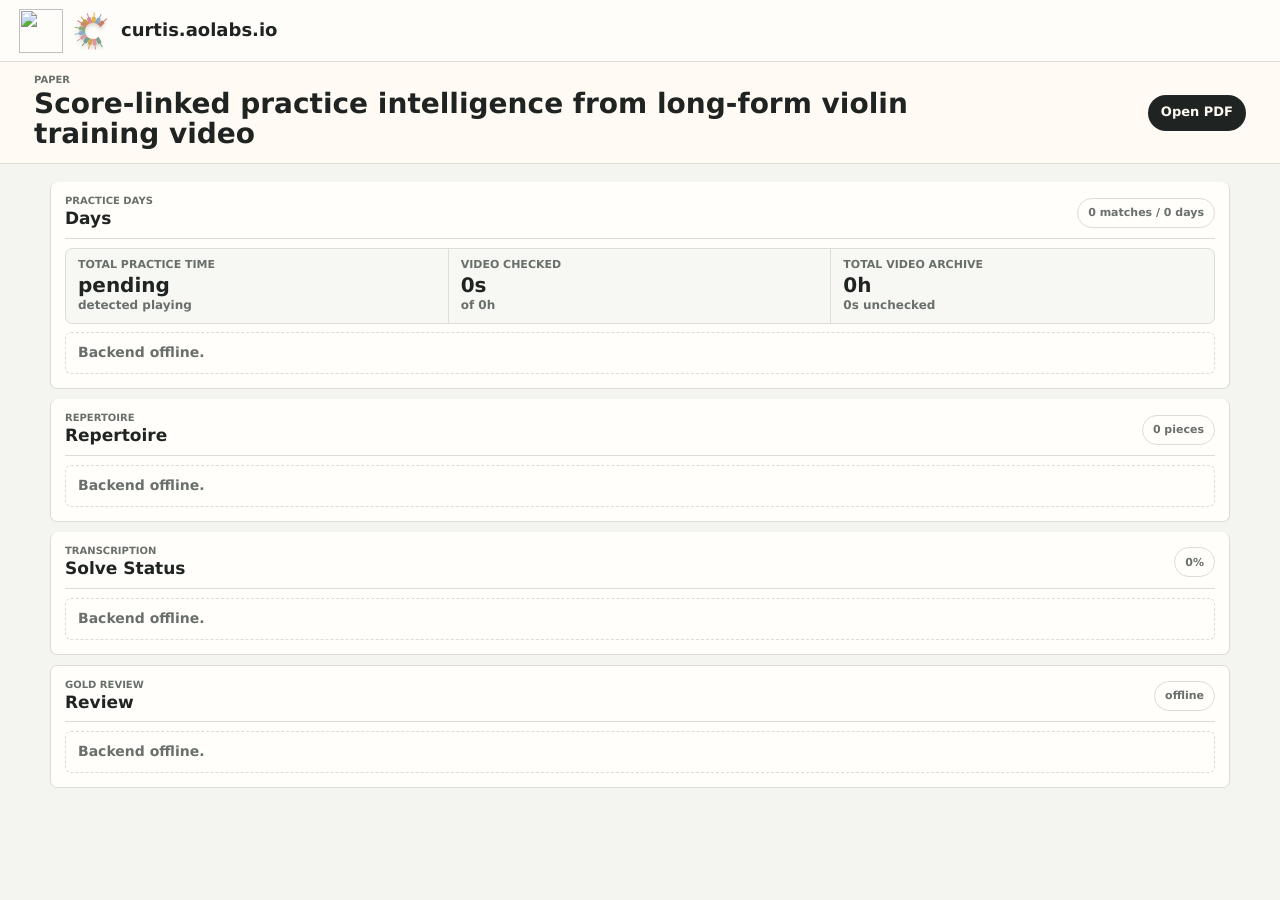
==== index.html @ deb22253 "Add Curtis active training loop" ====
<!doctype html>
<html lang="en">
<head>
  <meta charset="utf-8" />
  <meta name="viewport" content="width=device-width, initial-scale=1" />
  <title>curtis.aolabs.io</title>
  <meta name="description" content="Evidence-backed violin practice clips, practice-time tracking, and repertoire records for Alan Pham.">
  <link rel="canonical" href="https://curtis.aolabs.io/" />
  <meta property="og:type" content="website">
  <meta property="og:site_name" content="AO Labs">
  <meta property="og:title" content="curtis.aolabs.io">
  <meta property="og:description" content="Evidence-backed violin practice clips, practice-time tracking, and repertoire records.">
  <meta property="og:url" content="https://curtis.aolabs.io/">
  <meta name="twitter:card" content="summary">
  <meta name="twitter:title" content="curtis">
  <meta name="twitter:description" content="Evidence-backed violin practice clips, practice-time tracking, and repertoire records.">
  <link rel="icon" href="https://aolabs.io/favicon.svg?v=20260516-suite-bloom" type="image/svg+xml">
  <link rel="stylesheet" href="/styles.css?v=20260522-review-relief">
</head>
<body>
  <header class="suite-topbar" aria-label="curtis navigation">
    <div class="suite-brand-cluster">
      <a class="suite-ao-home" href="https://aolabs.io/" aria-label="aolabs.io">
        <img src="https://aolabs.io/marks/ao-ink.svg?v=20260516-suite-bloom" alt="">
      </a>
      <a class="suite-app-brand" href="/" aria-label="curtis home">
        <img class="suite-app-mark" src="/favicon.svg?v=20260508-icon-pass2" alt="">
        <span class="suite-app-name">curtis.aolabs.io</span>
      </a>
    </div>
  </header>

  <section class="paper-strip paper-card paper-global-strip" aria-label="Curtis paper">
    <div class="paper-copy">
      <span>Paper</span>
      <strong>Score-linked practice intelligence from long-form violin training video</strong>
    </div>
    <div class="paper-actions">
      <a class="paper-button" href="/paper.pdf" download>Open PDF</a>
    </div>
  </section>

  <main class="shell curtis-shell">
    <section id="study" class="panel study-panel" aria-label="Analyzed practice days">
      <div class="panel-head">
        <div>
          <p class="label">Practice Days</p>
          <h2>Days</h2>
        </div>
        <span class="count-pill" id="studyCount">0 matched / 0 days</span>
      </div>
      <div class="evidence-summary" aria-label="Practice evidence summary">
        <article>
          <span>Total practice time</span>
          <strong id="totalPracticeHours">pending</strong>
          <em id="practiceSince">detected playing</em>
        </article>
        <article>
          <span>Video checked</span>
          <strong id="uploadedVideoTime">0h</strong>
          <em id="uploadedVideoScope">practice-time scan</em>
        </article>
        <article>
          <span>Total video archive</span>
          <strong id="recordSummary">0 records</strong>
          <em id="currentState">indexed practice logs</em>
        </article>
      </div>
      <div id="studyList" class="study-list"></div>
    </section>

    <section id="repertoire" class="panel piece-panel" aria-label="Repertoire">
      <div class="panel-head">
        <div>
          <p class="label">Repertoire</p>
          <h2>Repertoire</h2>
        </div>
        <span class="count-pill" id="pieceCount">0 pieces</span>
      </div>
      <div id="pieceList" class="piece-list"></div>
    </section>

    <section id="transcription-roadmap" class="panel roadmap-panel" aria-label="Implementation status">
      <div class="panel-head">
        <div>
          <p class="label">Transcription</p>
          <h2>Solve Status</h2>
        </div>
        <span class="count-pill" id="transcriptionCompletionPill">0%</span>
      </div>
      <div id="transcriptionCompletion" class="transcription-completion"></div>
    </section>

    <section id="gold-review" class="panel gold-review-panel" aria-label="Gold review">
      <div class="panel-head">
        <div>
          <p class="label">Gold Review</p>
          <h2>Review</h2>
        </div>
        <span class="count-pill" id="goldReviewCount">0 accepted / 0 queued</span>
      </div>
      <div id="goldReviewPanel" class="gold-review"></div>
    </section>
  </main>

  <script src="/assets/vendor/abcjs-basic-min.js?v=6.6.3"></script>
  <script src="/app.js?v=20260522-active-training"></script>
</body>
</html>
---- styles.css ----
@font-face {
  font-family: "CurtisBravura";
  font-style: normal;
  font-display: swap;
  font-weight: 400;
  src:
    url("/assets/fonts/Bravura.woff2") format("woff2"),
    url("https://cdn.jsdelivr.net/fontsource/fonts/bravura@5.2.5/latin-400-normal.woff2") format("woff2"),
    url("https://cdn.jsdelivr.net/fontsource/fonts/bravura@5.2.5/latin-400-normal.woff") format("woff");
}

:root {
  color-scheme: light;
  --bg: #edf1ee;
  --surface: #fffdf8;
  --surface-soft: #f5f7f2;
  --ink: #1f2927;
  --muted: #63716e;
  --line: #d8ded8;
  --blue: #2f5268;
  --green: #5f7668;
  --gold: #a97943;
  --red: #8e4f48;
  --clay: #a66f56;
  --shadow: 0 18px 48px rgba(33, 43, 39, .075);
  --soft-shadow: 0 8px 24px rgba(33, 43, 39, .045);
}

* {
  box-sizing: border-box;
  min-width: 0;
}

[hidden] {
  display: none !important;
}

html {
  min-height: 100%;
  background: var(--bg);
  overflow-x: hidden;
}

body {
  min-height: 100vh;
  margin: 0;
  background: var(--bg);
  color: var(--ink);
  font-family: Inter, ui-sans-serif, system-ui, -apple-system, BlinkMacSystemFont, "Segoe UI", sans-serif;
  overflow-x: hidden;
  text-rendering: geometricPrecision;
}

a {
  color: inherit;
}

button,
input {
  font: inherit;
}

.topbar {
  position: relative;
  top: auto;
  z-index: 10;
  display: flex;
  align-items: center;
  justify-content: space-between;
  gap: 14px;
  min-height: 62px;
  padding: 0 18px;
  border-bottom: 1px solid rgba(31, 41, 39, .1);
  background: rgba(255, 253, 248, .88);
  backdrop-filter: blur(18px);
  max-width: 100vw;
  overflow: hidden;
}

.suite-topbar {
  position: relative;
  top: auto;
  z-index: 10;
  display: flex;
  align-items: center;
  justify-content: space-between;
  gap: 14px;
  min-height: 62px;
  padding: 0 18px;
  border-bottom: 1px solid var(--line);
  background: rgba(255, 254, 250, .94);
  max-width: 100vw;
  overflow: visible;
}

.brand-cluster,
.brand,
.suite-brand-cluster,
.suite-app-brand,
.topbar nav,
.topbar nav a,
button {
  display: inline-flex;
  align-items: center;
}

.brand-cluster,
.suite-brand-cluster {
  gap: 10px;
}

.brand,
.suite-app-brand {
  gap: 9px;
  color: var(--ink);
  font-size: 18px;
  font-weight: 760;
  line-height: 1.18;
  text-decoration: none;
}

.brand-mark,
.suite-app-mark {
  width: 38px;
  height: 38px;
  flex: 0 0 31px;
  overflow: visible;
  filter: drop-shadow(0 6px 10px rgba(31, 41, 39, .11));
}

.topbar nav {
  gap: 8px;
  overflow-x: auto;
}

.topbar nav a,
button {
  justify-content: center;
  min-height: 36px;
  padding: 8px 13px;
  border: 1px solid rgba(31, 41, 39, .14);
  border-radius: 8px;
  background: rgba(255, 253, 248, .82);
  color: var(--ink);
  font-size: 13px;
  font-weight: 720;
  line-height: 1;
  white-space: nowrap;
  text-decoration: none;
  cursor: pointer;
}

.ao-home,
.suite-ao-home {
  display: inline-grid;
  place-items: center;
  width: 42px;
  height: 42px;
  flex: 0 0 42px;
  text-decoration: none;
}

.suite-ao-home img {
  width: 31px;
  height: 31px;
  display: block;
}

.topbar nav a.ao-home {
  width: 42px;
  padding: 0;
  border-color: transparent;
  background: transparent;
  box-shadow: none;
}

.ao-home img {
  width: 38px;
  height: 38px;
  display: block;
}

button:hover,
.topbar nav a:hover {
  border-color: rgba(47, 82, 104, .42);
  background: #fff;
}

.paper-strip {
  display: grid;
  grid-template-columns: minmax(0, 1fr) auto;
  gap: 18px;
  align-items: center;
  margin-bottom: 16px;
  border: 1px solid var(--line);
  border-radius: 10px;
  background: rgba(255, 253, 248, .92);
  padding: 18px 20px;
  box-shadow: var(--soft-shadow);
}

.paper-card {
  border-color: rgba(31, 41, 39, .16);
  background: rgba(255, 253, 248, .96);
}

.paper-copy {
  min-width: 0;
}

.paper-copy span {
  display: block;
  margin-bottom: 5px;
  color: var(--muted);
  font-size: 11px;
  font-weight: 820;
  line-height: 1;
  text-transform: uppercase;
}

.paper-copy strong {
  display: block;
  max-width: 900px;
  font-size: 28px;
  font-weight: 760;
  line-height: 1.06;
  overflow-wrap: anywhere;
}

.paper-copy p {
  margin: 8px 0 0;
  color: var(--muted);
  font-size: 14px;
  font-weight: 620;
  line-height: 1.35;
}

.paper-button {
  display: inline-flex;
  min-height: 40px;
  align-items: center;
  justify-content: center;
  padding: 10px 15px;
  border: 1px solid rgba(31, 41, 39, .88);
  border-radius: 999px;
  background: var(--ink);
  color: #fffdf8;
  font-size: 13px;
  font-weight: 780;
  line-height: 1;
  text-decoration: none;
  white-space: nowrap;
}

.paper-button:hover {
  background: #111715;
}

.practice-total {
  display: grid;
  min-width: 138px;
  gap: 3px;
  justify-items: end;
  padding-left: 18px;
  border-left: 1px solid rgba(31, 41, 39, .1);
}

.practice-total span {
  color: var(--muted);
  font-size: 11px;
  font-weight: 820;
  line-height: 1;
  text-transform: uppercase;
}

.practice-total strong {
  color: var(--green);
  font-size: 32px;
  font-weight: 780;
  line-height: .98;
  white-space: nowrap;
}

.practice-total em {
  max-width: 190px;
  color: var(--muted);
  font-size: 12px;
  font-style: normal;
  font-weight: 650;
  line-height: 1.25;
  text-align: right;
}

.status-strip em {
  display: block;
  margin-top: 4px;
  color: var(--muted);
  font-size: 12px;
  font-style: normal;
  font-weight: 650;
  line-height: 1.25;
}

.paper-shell {
  max-width: 1120px;
}

.paper-hero,
.paper-status article,
.paper-viewer {
  border: 1px solid var(--line);
  border-radius: 8px;
  background: rgba(255, 253, 248, .92);
  box-shadow: var(--soft-shadow);
}

.paper-hero {
  display: grid;
  grid-template-columns: minmax(0, 1fr) auto;
  gap: 18px;
  align-items: end;
  margin-bottom: 14px;
  padding: 24px;
  border-top: 4px solid var(--clay);
}

.paper-hero > div {
  min-width: 0;
}

.paper-hero h1 {
  max-width: min(780px, calc(100vw - 72px));
  margin-bottom: 10px;
  font-size: 42px;
  font-weight: 760;
  line-height: 1.02;
  overflow-wrap: anywhere;
}

.paper-actions {
  display: flex;
  flex-wrap: wrap;
  justify-content: flex-end;
  gap: 8px;
}

.paper-actions a {
  display: inline-flex;
  min-height: 36px;
  align-items: center;
  justify-content: center;
  padding: 8px 12px;
  border: 1px solid rgba(31, 41, 39, .14);
  border-radius: 8px;
  background: rgba(255, 253, 248, .86);
  color: var(--ink);
  font-size: 13px;
  font-weight: 720;
  line-height: 1;
  white-space: nowrap;
  text-decoration: none;
}

.paper-actions .paper-button,
.paper-actions a.primary,
.paper-button.primary {
  border-color: var(--ink);
  border-radius: 999px;
  background: var(--ink);
  color: #fffdf8;
}

.paper-actions .paper-button:hover {
  border-color: #111715;
  background: #111715;
  color: #fffdf8;
}

.paper-actions a:not(.paper-button):hover {
  border-color: rgba(47, 82, 104, .42);
  background: #fff;
}

.paper-status {
  display: grid;
  grid-template-columns: repeat(4, minmax(0, 1fr));
  gap: 10px;
  margin-bottom: 14px;
}

.paper-status article {
  min-height: 136px;
  padding: 14px;
}

.paper-status span {
  display: block;
  margin-bottom: 8px;
  color: var(--muted);
  font-size: 11px;
  font-weight: 760;
  line-height: 1.1;
  text-transform: uppercase;
}

.paper-status strong {
  display: block;
  margin-bottom: 8px;
  font-size: 17px;
  font-weight: 720;
  line-height: 1.18;
}

.paper-status p {
  margin: 0;
  color: var(--muted);
  font-size: 13px;
  font-weight: 560;
  line-height: 1.34;
}

.paper-viewer {
  overflow: hidden;
  min-height: 780px;
  box-shadow: var(--shadow);
}

.paper-viewer iframe {
  display: block;
  width: 100%;
  height: 780px;
  border: 0;
  background: #fff;
}

button:disabled {
  color: var(--muted);
  cursor: not-allowed;
  opacity: .68;
}

.shell {
  width: calc(100% - 36px);
  max-width: 1120px;
  margin: 0 auto;
  padding: 28px 0 46px;
}

.today-layout {
  display: grid;
  grid-template-columns: minmax(0, 1.12fr) minmax(330px, .88fr);
  gap: 14px;
  align-items: start;
  margin-bottom: 12px;
}

.today-panel,
.highlight-panel,
.study-panel,
.piece-panel,
.day-panel {
  border-top: 4px solid var(--green);
  box-shadow: var(--shadow);
}

.today-panel h1 {
  margin-bottom: 0;
  font-size: 42px;
  line-height: .96;
}

.today-grid {
  display: grid;
  grid-template-columns: repeat(2, minmax(0, 1fr));
  gap: 10px;
}

.today-grid article,
.status-strip article {
  min-width: 0;
  padding: 14px;
  border: 1px solid rgba(31, 41, 39, .11);
  border-radius: 8px;
  background: rgba(255, 253, 248, .76);
}

.today-grid .detected-card {
  grid-column: 1 / -1;
  background: rgba(95, 118, 104, .09);
}

.today-grid article:nth-child(4) {
  grid-column: 1 / -1;
}

.today-grid span,
.status-strip span,
.study-card span,
.day-row span,
.highlight-meta span,
.mini-days span,
.day-row small,
.mini-days small {
  display: block;
  color: var(--muted);
  font-size: 11px;
  font-weight: 760;
  line-height: 1.1;
  text-transform: uppercase;
}

.today-grid strong {
  display: block;
  color: var(--ink);
  font-size: 17px;
  font-weight: 720;
  line-height: 1.22;
  overflow-wrap: anywhere;
  word-break: break-word;
}

.today-grid article:nth-child(2) strong {
  color: var(--green);
  font-size: 24px;
  line-height: 1.06;
}

.highlight-panel {
  display: grid;
  grid-template-rows: auto 1fr auto;
}

.clip-actions {
  display: inline-flex;
  flex-wrap: wrap;
  justify-content: flex-end;
  gap: 6px;
}

.clip-link {
  display: inline-flex;
  min-height: 30px;
  align-items: center;
  justify-content: center;
  padding: 7px 10px;
  border: 1px solid rgba(95, 118, 104, .24);
  border-radius: 999px;
  background: rgba(95, 118, 104, .09);
  color: var(--green);
  font-size: 12px;
  font-weight: 760;
  text-decoration: none;
  white-space: nowrap;
}

.clip-button {
  border-color: rgba(142, 79, 72, .26);
  background: rgba(142, 79, 72, .08);
  color: var(--red);
}

.highlight-frame {
  overflow: hidden;
  width: 100%;
  aspect-ratio: 16 / 9;
  border: 1px solid rgba(31, 41, 39, .11);
  border-radius: 8px;
  background: rgba(47, 82, 104, .08);
}

.highlight-frame iframe {
  display: block;
  width: 100%;
  height: 100%;
  border: 0;
}

.highlight-meta {
  display: grid;
  gap: 5px;
  margin-top: 10px;
  padding: 11px 12px;
  border: 1px solid rgba(31, 41, 39, .11);
  border-radius: 8px;
  background: rgba(245, 247, 242, .82);
}

.highlight-meta strong {
  display: block;
  font-size: 15px;
  font-weight: 710;
  line-height: 1.22;
  overflow-wrap: anywhere;
}

.status-strip {
  display: grid;
  grid-template-columns: repeat(auto-fit, minmax(145px, 1fr));
  gap: 10px;
  margin-bottom: 12px;
}

.status-strip article {
  min-height: 70px;
  background: rgba(255, 253, 248, .65);
}

.status-strip strong {
  display: block;
  font-size: 15px;
  font-weight: 710;
  line-height: 1.2;
  overflow-wrap: anywhere;
}

.piece-panel,
.study-panel,
.day-panel {
  margin-bottom: 12px;
}

.current-band {
  display: grid;
  grid-template-columns: minmax(250px, .62fr) minmax(0, 1.38fr);
  gap: 14px;
  margin-bottom: 14px;
}

.identity,
.panel,
.system-band {
  border: 1px solid var(--line);
  border-radius: 8px;
  background: rgba(255, 253, 248, .92);
  box-shadow: var(--soft-shadow);
}

.identity {
  min-height: 176px;
  padding: 24px;
  border-top: 4px solid var(--clay);
}

.label,
.status-grid span,
.system-grid span,
.video-row span,
.skill-row span {
  display: block;
  margin: 0 0 8px;
  color: var(--muted);
  font-size: 11px;
  font-weight: 760;
  line-height: 1.1;
  text-transform: uppercase;
}

h1,
h2,
p {
  margin-top: 0;
}

h1 {
  margin-bottom: 8px;
  font-size: 76px;
  font-weight: 760;
  letter-spacing: 0;
  line-height: .9;
}

h2 {
  margin: 0;
  font-size: 22px;
  font-weight: 740;
  letter-spacing: 0;
  line-height: 1.08;
}

.subtitle {
  margin: 0;
  color: var(--muted);
  font-size: 17px;
  font-weight: 620;
  line-height: 1.25;
}

.status-grid,
.system-grid {
  display: grid;
  grid-template-columns: repeat(2, minmax(0, 1fr));
  gap: 10px;
}

.status-grid article,
.system-grid article,
.focus-grid article {
  min-height: 82px;
  padding: 15px;
  border: 1px solid rgba(31, 41, 39, .11);
  border-radius: 8px;
  background: rgba(255, 253, 248, .72);
}

.status-grid article {
  box-shadow: inset 0 1px 0 rgba(255, 255, 255, .66);
}

.status-grid strong,
.system-grid strong,
.focus-grid strong {
  display: block;
  color: var(--ink);
  font-size: 17px;
  font-weight: 710;
  line-height: 1.24;
  overflow-wrap: anywhere;
}

.panel {
  min-width: 0;
  padding: 16px;
}

.source-panel,
.focus-panel,
.evidence-details {
  margin-bottom: 14px;
}

.focus-panel {
  border-top: 4px solid var(--green);
  box-shadow: var(--shadow);
}

.focus-grid {
  display: grid;
  grid-template-columns: repeat(2, minmax(0, 1fr));
  gap: 10px;
}

.focus-grid span {
  display: block;
  margin: 0 0 8px;
  color: var(--muted);
  font-size: 11px;
  font-weight: 760;
  line-height: 1.1;
  text-transform: uppercase;
}

.session-strip {
  margin-top: 10px;
  padding: 12px;
  border: 1px solid rgba(47, 82, 104, .16);
  border-radius: 8px;
  background: rgba(47, 82, 104, .045);
}

.session-strip span,
.piece-strip span,
.piece-row span {
  display: block;
  margin-bottom: 8px;
  color: var(--muted);
  font-size: 11px;
  font-weight: 760;
  text-transform: uppercase;
}

.session-strip ol {
  display: grid;
  grid-template-columns: repeat(3, minmax(0, 1fr));
  gap: 8px;
  margin: 0;
  padding: 0;
  list-style: none;
}

.session-strip li {
  min-height: 44px;
  padding: 10px 11px;
  border: 1px solid rgba(31, 41, 39, .1);
  border-radius: 8px;
  background: rgba(255, 253, 248, .72);
  font-size: 14px;
  font-weight: 650;
  line-height: 1.25;
}

.piece-strip {
  display: grid;
  grid-template-columns: minmax(0, 1fr) 128px minmax(0, 1.06fr);
  gap: 10px;
  margin-top: 10px;
}

.piece-strip article,
.piece-row {
  padding: 13px;
  border: 1px solid rgba(31, 41, 39, .11);
  border-radius: 8px;
  background: rgba(255, 253, 248, .76);
}

.piece-strip article:first-child {
  background: rgba(95, 118, 104, .08);
}

.piece-strip strong {
  display: block;
  font-size: 17px;
  font-weight: 720;
  line-height: 1.25;
  overflow-wrap: anywhere;
}

.piece-strip article:nth-child(2) strong {
  color: var(--green);
  font-size: 24px;
  line-height: 1;
}

.piece-strip article:nth-child(3) strong {
  color: #273432;
  font-size: 16px;
  font-weight: 650;
}

.panel-head {
  display: flex;
  justify-content: space-between;
  align-items: start;
  gap: 12px;
  margin-bottom: 14px;
}

.action-row {
  display: flex;
  flex-wrap: wrap;
  justify-content: flex-end;
  gap: 8px;
}

.source-line,
.current-state {
  margin-top: 12px;
  padding: 12px 13px;
  border: 1px solid rgba(47, 82, 104, .18);
  border-radius: 8px;
  background: rgba(47, 82, 104, .055);
}

.source-line {
  display: flex;
  align-items: center;
  justify-content: space-between;
  gap: 12px;
  margin-top: 0;
}

.source-line a {
  color: var(--blue);
  font-size: 15px;
  font-weight: 720;
  overflow-wrap: anywhere;
  text-align: right;
  text-decoration: none;
}

.source-line a:hover {
  text-decoration: underline;
}

.source-line span,
.current-state span {
  display: block;
  color: var(--muted);
  font-size: 11px;
  font-weight: 760;
  text-transform: uppercase;
}

.current-state span {
  margin-bottom: 6px;
}

.current-state strong {
  display: block;
  font-size: 16px;
  font-weight: 690;
  line-height: 1.28;
}

.work-grid {
  display: grid;
  grid-template-columns: minmax(0, 1fr) minmax(0, 1fr);
  gap: 12px;
  align-items: start;
  margin: 12px 0;
}

.piece-panel {
  grid-column: 1 / -1;
}

.piece-list {
  display: grid;
  gap: 8px;
}

.study-list {
  display: grid;
  gap: 10px;
}

.study-card {
  display: grid;
  grid-template-columns: minmax(0, 1fr) minmax(260px, .68fr);
  gap: 12px;
  align-items: stretch;
  padding: 12px;
  border: 1px solid rgba(31, 41, 39, .11);
  border-radius: 8px;
  background: rgba(245, 247, 242, .82);
}

.study-copy {
  min-width: 0;
}

.study-card strong {
  display: block;
  margin-bottom: 5px;
  font-size: 17px;
  font-weight: 730;
  line-height: 1.18;
  overflow-wrap: anywhere;
}

.study-card p {
  margin: 0 0 8px;
  color: var(--ink);
  font-size: 14px;
  font-weight: 640;
  line-height: 1.3;
}

.study-card code {
  display: block;
  max-width: 100%;
  padding: 8px 9px;
  border: 1px solid rgba(47, 82, 104, .12);
  border-radius: 7px;
  background: rgba(255, 253, 248, .78);
  color: #273432;
  font-family: "SFMono-Regular", Consolas, "Liberation Mono", monospace;
  font-size: 12px;
  line-height: 1.35;
  overflow-wrap: anywhere;
  white-space: normal;
}

.transcription-staff {
  position: relative;
  height: 70px;
  margin: 8px 0;
  overflow: hidden;
  border: 1px solid rgba(47, 82, 104, .12);
  border-radius: 7px;
  background: rgba(255, 253, 248, .78);
}

.transcription-staff span {
  position: absolute;
  left: 8px;
  right: 8px;
  height: 1px;
  margin: 0;
  background: rgba(31, 41, 39, .38);
}

.transcription-staff span:nth-child(1) { top: 18px; }
.transcription-staff span:nth-child(2) { top: 27px; }
.transcription-staff span:nth-child(3) { top: 36px; }
.transcription-staff span:nth-child(4) { top: 45px; }
.transcription-staff span:nth-child(5) { top: 54px; }

.transcription-staff i {
  position: absolute;
  width: 9px;
  height: 7px;
  transform: translate(-50%, -50%) rotate(-14deg);
  border-radius: 50%;
  background: #273432;
}

.transcription-staff i::after {
  position: absolute;
  bottom: 3px;
  left: 7px;
  width: 1px;
  height: 23px;
  background: #273432;
  content: "";
}

.study-card small,
.study-line {
  display: block;
  color: var(--muted);
  font-size: 12px;
  font-weight: 630;
  line-height: 1.25;
  text-transform: none;
}

.study-meta {
  display: flex;
  flex-wrap: wrap;
  gap: 6px;
  margin-bottom: 8px;
}

.study-meta a,
.study-meta em {
  display: inline-flex;
  min-height: 28px;
  align-items: center;
  justify-content: center;
  padding: 6px 9px;
  border: 1px solid rgba(31, 41, 39, .11);
  border-radius: 999px;
  background: #fff;
  color: var(--blue);
  font-size: 12px;
  font-style: normal;
  font-weight: 760;
  line-height: 1;
  text-decoration: none;
}

.study-meta em {
  max-width: 100%;
  color: var(--green);
  white-space: normal;
}

.score-image {
  position: relative;
  min-height: 220px;
  overflow: hidden;
  border: 1px solid rgba(31, 41, 39, .12);
  border-radius: 7px;
  background: #fff;
}

.score-image img {
  display: block;
  width: 100%;
  height: 100%;
  max-height: 300px;
  object-fit: contain;
}

.score-box {
  position: absolute;
  display: block;
  border: 2px solid rgba(142, 79, 72, .88);
  border-radius: 3px;
  background: rgba(196, 143, 104, .13);
  box-shadow: 0 0 0 999px rgba(255, 253, 248, .08);
}

.score-box b {
  position: absolute;
  top: -24px;
  left: 0;
  display: inline-flex;
  min-height: 20px;
  align-items: center;
  padding: 3px 6px;
  border-radius: 5px;
  background: rgba(142, 79, 72, .96);
  color: #fff;
  font-size: 10px;
  font-weight: 760;
  line-height: 1;
  white-space: nowrap;
}

.score-image-compact {
  min-height: 150px;
}

.score-image-compact img {
  max-height: 190px;
}

.score-image-crop {
  min-height: 128px;
  aspect-ratio: 2.4 / 1;
  background: #fffdf8;
  contain: paint;
}

.score-image-crop::after {
  content: "";
  position: absolute;
  inset: 8px;
  border: 2px solid rgba(142, 79, 72, .82);
  border-radius: 5px;
  pointer-events: none;
}

.score-image-crop img {
  position: absolute;
  top: 0;
  left: 0;
  width: auto;
  height: auto;
  max-width: none;
  max-height: none;
  object-fit: initial;
  transform-origin: top left;
}

.score-image-compact .score-box b {
  top: -21px;
  font-size: 9px;
}

.score-placeholder {
  display: grid;
  min-height: 180px;
  place-items: center;
  border: 1px dashed rgba(31, 41, 39, .18);
  border-radius: 7px;
  color: var(--muted);
  font-size: 13px;
  font-weight: 650;
}

.day-list {
  display: grid;
  gap: 8px;
}

.piece-row {
  display: grid;
  grid-template-columns: minmax(0, 1fr) auto;
  align-items: center;
  gap: 12px;
  background: rgba(245, 247, 242, .82);
}

.piece-row > div,
.day-row > div {
  min-width: 0;
}

.piece-row strong {
  display: block;
  margin-bottom: 4px;
  font-size: 16px;
  font-weight: 710;
  line-height: 1.18;
  overflow-wrap: anywhere;
  word-break: break-word;
}

.piece-row p {
  margin: 0;
  color: var(--muted);
  font-size: 13px;
  font-weight: 560;
  line-height: 1.32;
  display: -webkit-box;
  -webkit-line-clamp: 2;
  -webkit-box-orient: vertical;
  overflow: hidden;
  overflow-wrap: anywhere;
  word-break: break-word;
}

.piece-row > em,
.piece-summary em {
  display: inline-flex;
  min-width: 52px;
  min-height: 34px;
  align-items: center;
  justify-content: center;
  padding: 0 10px;
  border: 1px solid rgba(31, 41, 39, .11);
  border-radius: 999px;
  background: #fff;
  color: var(--green);
  font-size: 12px;
  font-style: normal;
  font-weight: 740;
  white-space: nowrap;
}

.mini-days {
  display: grid;
  gap: 6px;
  margin: 9px 0 0;
  padding: 0;
  list-style: none;
}

.mini-days li {
  display: grid;
  grid-template-columns: 92px 44px minmax(0, 1fr);
  gap: 8px;
  align-items: center;
  padding: 7px 8px;
  border: 1px solid rgba(31, 41, 39, .08);
  border-radius: 7px;
  background: rgba(255, 253, 248, .66);
}

.mini-days b {
  color: var(--green);
  font-size: 12px;
  font-weight: 780;
}

.mini-days small,
.day-row small {
  overflow-wrap: anywhere;
  text-transform: none;
}

.day-row {
  display: grid;
  grid-template-columns: minmax(0, 1fr) auto;
  gap: 12px;
  align-items: center;
  padding: 12px;
  border: 1px solid rgba(31, 41, 39, .11);
  border-radius: 8px;
  background: rgba(245, 247, 242, .82);
}

.day-row[data-status="clear"] {
  background: rgba(95, 118, 104, .09);
}

.day-row strong {
  display: block;
  margin: 4px 0;
  font-size: 16px;
  font-weight: 720;
  line-height: 1.18;
}

.day-row p {
  margin: 0;
  color: var(--ink);
  font-size: 14px;
  font-weight: 650;
  line-height: 1.28;
  overflow-wrap: anywhere;
}

.day-row small {
  margin-top: 6px;
  font-size: 12px;
  font-weight: 610;
  line-height: 1.25;
}

.day-actions {
  display: grid;
  gap: 7px;
  justify-items: end;
}

.day-actions em,
.day-actions a {
  display: inline-flex;
  min-height: 32px;
  align-items: center;
  justify-content: center;
  padding: 7px 10px;
  border: 1px solid rgba(31, 41, 39, .11);
  border-radius: 999px;
  background: #fff;
  color: var(--green);
  font-size: 12px;
  font-style: normal;
  font-weight: 760;
  line-height: 1;
  text-decoration: none;
  white-space: nowrap;
}

.day-actions a {
  color: var(--blue);
}

.hidden-focus {
  margin-top: 12px;
}

.evidence-details summary {
  display: flex;
  align-items: center;
  justify-content: space-between;
  gap: 12px;
  min-height: 58px;
  padding: 14px 16px;
  border: 1px solid var(--line);
  border-radius: 8px;
  background: rgba(255, 253, 248, .92);
  box-shadow: var(--soft-shadow);
  cursor: pointer;
  list-style: none;
}

.evidence-details summary::-webkit-details-marker {
  display: none;
}

.evidence-details summary span {
  color: var(--muted);
  font-size: 11px;
  font-weight: 760;
  text-transform: uppercase;
}

.evidence-details summary strong {
  color: var(--ink);
  font-size: 16px;
  font-weight: 700;
  overflow-wrap: anywhere;
  text-align: right;
}

.count-pill {
  display: inline-flex;
  min-height: 30px;
  align-items: center;
  justify-content: center;
  padding: 7px 10px;
  border: 1px solid rgba(95, 118, 104, .24);
  border-radius: 999px;
  background: rgba(95, 118, 104, .09);
  color: var(--green);
  font-size: 12px;
  font-weight: 760;
  white-space: nowrap;
}

.curtis-shell,
.two-section-shell {
  max-width: 1040px;
}

.practice-header {
  display: grid;
  grid-template-columns: minmax(0, 1fr) minmax(260px, .58fr);
  gap: 18px;
  align-items: end;
  margin-bottom: 14px;
  padding: 20px 0 4px;
}

.practice-header h1 {
  max-width: 740px;
  margin: 0 0 8px;
  font-size: clamp(36px, 6vw, 64px);
  font-weight: 760;
  line-height: .94;
  overflow-wrap: anywhere;
}

.header-metrics,
.evidence-summary {
  display: grid;
  grid-template-columns: repeat(3, minmax(0, 1fr));
  gap: 14px;
}

.evidence-summary {
  margin: 8px 0 14px;
  padding: 10px 0;
  border-top: 1px solid rgba(31, 41, 39, .1);
  border-bottom: 1px solid rgba(31, 41, 39, .1);
}

.header-metrics article,
.evidence-summary article {
  min-width: 0;
  padding: 13px;
  border: 1px solid rgba(31, 41, 39, .12);
  border-radius: 8px;
  background: rgba(255, 253, 248, .72);
}

.evidence-summary article {
  min-height: 0;
  padding: 0;
  border: 0;
  border-radius: 0;
  background: transparent;
}

.header-metrics span,
.evidence-summary span,
.record-card span,
.record-card small,
.clip-list span,
.heat-row em,
.evidence-row span,
.piece-evidence-copy > span {
  display: block;
  color: var(--muted);
  font-size: 11px;
  font-weight: 760;
  line-height: 1.15;
  text-transform: uppercase;
}

.header-metrics strong,
.evidence-summary strong {
  display: block;
  margin: 4px 0;
  color: var(--green);
  font-size: 17px;
  font-weight: 780;
  line-height: 1.05;
  overflow-wrap: anywhere;
}

.header-metrics em,
.evidence-summary em {
  display: block;
  color: var(--muted);
  font-size: 12px;
  font-style: normal;
  font-weight: 640;
  line-height: 1.25;
  overflow-wrap: anywhere;
}

.evidence-summary article:nth-child(2) strong {
  color: var(--gold);
}

.evidence-summary article:first-child strong {
  font-size: clamp(24px, 3.4vw, 34px);
  line-height: .96;
}

.evidence-summary article:nth-child(3) strong {
  color: var(--red);
}

.record-card {
  position: relative;
  display: grid;
  grid-template-columns: 86px minmax(0, 1fr);
  overflow: hidden;
  padding: 0;
  border: 1px solid rgba(31, 41, 39, .14);
  border-radius: 8px;
  background: rgba(255, 253, 248, .86);
}

.record-card::before {
  display: flex;
  grid-column: 1;
  grid-row: 1 / span 2;
  align-items: flex-start;
  justify-content: center;
  min-height: 100%;
  padding: 13px 7px;
  border-right: 1px solid rgba(31, 41, 39, .12);
  background: rgba(95, 118, 104, .08);
  color: var(--green);
  content: attr(data-day);
  font-size: 11px;
  font-weight: 800;
  letter-spacing: .02em;
  line-height: 1.15;
  text-align: center;
}

.lead-transcription-card {
  display: grid;
  gap: 8px;
  padding: 10px;
  border: 1px solid rgba(95, 118, 104, .22);
  border-radius: 8px;
  background: rgba(255, 253, 248, .9);
}

.lead-transcription-head {
  display: grid;
  grid-template-columns: minmax(0, 1fr);
  gap: 6px;
  align-items: center;
  min-width: 0;
}

.lead-transcription-head span {
  display: block;
  color: var(--muted);
  font-size: 11px;
  font-weight: 780;
  line-height: 1.1;
  text-transform: uppercase;
}

.lead-transcription-head strong {
  display: block;
  margin-top: 5px;
  color: var(--ink);
  font-size: clamp(17px, 2.1vw, 22px);
  font-weight: 760;
  line-height: 1.12;
  overflow-wrap: anywhere;
}

.lead-transcription-head small {
  display: block;
  margin-top: 6px;
  color: var(--muted);
  font-size: 12px;
  font-weight: 650;
  line-height: 1.25;
}

.record-summary {
  position: relative;
  display: grid;
  grid-template-columns: minmax(0, 1fr) auto;
  gap: 10px 12px;
  grid-column: 2;
  align-items: center;
  min-height: 76px;
  padding: 12px 12px 12px 14px;
  cursor: pointer;
  list-style: none;
}

.record-summary::-webkit-details-marker {
  display: none;
}

.record-title-block {
  display: grid;
  gap: 4px;
  min-width: 0;
}

.record-title-block span {
  font-size: 12px;
  font-weight: 680;
  text-transform: none;
}

.record-title-block strong {
  margin: 0;
  font-size: 16px;
  line-height: 1.16;
  overflow-wrap: anywhere;
}

.record-title-block small {
  color: var(--muted);
  font-size: 11px;
  font-weight: 690;
  line-height: 1.2;
}

.record-summary em {
  display: inline-flex;
  min-height: 30px;
  align-items: center;
  justify-content: center;
  margin-right: 32px;
  padding: 0 9px;
  border: 1px solid rgba(31, 41, 39, .11);
  border-radius: 999px;
  background: rgba(255, 253, 248, .8);
  color: var(--green);
  font-size: 11px;
  font-style: normal;
  font-weight: 760;
  line-height: 1;
  text-transform: uppercase;
  white-space: nowrap;
}

.record-summary em[data-tone="failed"] {
  border-color: rgba(142, 79, 72, .2);
  background: rgba(142, 79, 72, .06);
  color: var(--red);
}

.record-summary em[data-tone="verified"] {
  border-color: rgba(95, 118, 104, .22);
  background: rgba(95, 118, 104, .08);
  color: var(--green);
}

.row-evidence-line,
.row-transcription-line {
  grid-column: 1 / -1;
  padding-right: 36px;
  color: var(--muted);
  font-size: 11px;
  font-weight: 650;
  line-height: 1.25;
  overflow-wrap: anywhere;
}

.row-transcription-line {
  color: var(--red);
}

.record-summary::after,
.piece-summary::after {
  content: "+";
  position: absolute;
  right: 0;
  top: 50%;
  display: inline-flex;
  width: 24px;
  height: 24px;
  align-items: center;
  justify-content: center;
  border: 1px solid rgba(31, 41, 39, .12);
  border-radius: 999px;
  background: rgba(255, 253, 248, .82);
  color: var(--green);
  font-size: 15px;
  font-weight: 760;
  line-height: 1;
  transform: translateY(-50%);
}

.record-card[open] .record-summary::after,
.piece-row[open] .piece-summary::after {
  content: "-";
}

.record-card[open] .record-summary {
  border-bottom: 1px solid rgba(31, 41, 39, .1);
}

.record-card-body {
  display: grid;
  grid-template-columns: minmax(0, 1fr) minmax(280px, .72fr);
  gap: 14px;
  grid-column: 2;
  align-items: start;
  padding-top: 14px;
}

.record-essentials-body {
  display: block;
  padding: 10px 12px 12px 14px;
}

.practice-essentials {
  display: grid;
  gap: 12px;
  min-width: 0;
}

.essential-panel,
.embedded-media,
.score-heat-panel {
  display: grid;
  gap: 8px;
  min-width: 0;
}

.essential-panel {
  padding: 0;
}

.essential-panel > span,
.embedded-media-header span,
.score-heat-header span,
.essential-state span {
  color: var(--muted);
  font-size: 11px;
  font-weight: 780;
  line-height: 1.15;
  text-transform: uppercase;
}

.embedded-media {
  padding: 10px;
  border: 1px solid rgba(31, 41, 39, .12);
  border-radius: 8px;
  background: rgba(255, 253, 248, .62);
}

.embedded-media-header,
.score-heat-header {
  display: grid;
  grid-template-columns: minmax(0, 1fr) auto;
  gap: 10px;
  align-items: baseline;
}

.embedded-media-header strong,
.score-heat-header strong {
  display: block;
  min-width: 0;
  margin: 0;
  color: var(--ink);
  font-size: 12px;
  font-weight: 720;
  line-height: 1.2;
  text-align: right;
  overflow-wrap: anywhere;
}

.embedded-media video,
.embedded-media audio {
  display: block;
  width: 100%;
  min-width: 0;
}

.embedded-media video {
  max-height: 220px;
  border-radius: 7px;
  background: #111715;
  aspect-ratio: 16 / 9;
}

.embedded-media audio {
  height: 36px;
}

.snippet-audio {
  display: grid;
  grid-template-columns: minmax(0, .72fr) minmax(160px, 1fr);
  gap: 8px;
  align-items: center;
  min-width: 0;
  padding: 7px 8px;
  border: 1px solid rgba(31, 41, 39, .1);
  border-radius: 7px;
  background: rgba(245, 242, 234, .8);
}

.snippet-audio span {
  display: block;
  color: var(--muted);
  font-size: 10px;
  font-weight: 760;
  line-height: 1.1;
  text-transform: uppercase;
}

.snippet-audio strong {
  display: block;
  margin-top: 3px;
  color: var(--ink);
  font-size: 12px;
  font-weight: 730;
  line-height: 1.18;
}

.snippet-audio audio {
  display: block;
  width: 100%;
  min-width: 0;
  height: 32px;
}

.snippet-audio-pending {
  grid-template-columns: minmax(0, 1fr);
  border-style: dashed;
}

.matched-pair-stack {
  display: grid;
  gap: 8px;
}

.score-match-groups {
  display: grid;
  gap: 10px;
}

.score-match-group {
  display: grid;
  gap: 8px;
  padding: 8px;
  border: 1px solid rgba(31, 41, 39, .12);
  border-radius: 8px;
  background: rgba(255, 253, 248, .72);
}

.score-match-head {
  display: flex;
  align-items: baseline;
  justify-content: space-between;
  gap: 10px;
}

.score-match-head span {
  color: var(--muted);
  font-size: 10px;
  font-weight: 780;
  line-height: 1.1;
  text-transform: uppercase;
}

.score-match-head strong {
  margin: 0;
  color: var(--ink);
  font-size: 13px;
  font-weight: 760;
  line-height: 1.15;
  text-align: right;
}

.score-match-grid {
  display: grid;
  grid-template-columns: minmax(190px, .42fr) minmax(0, 1fr);
  gap: 10px;
  align-items: start;
  min-width: 0;
}

.score-match-grid.note-match-grid {
  grid-template-columns: minmax(0, 1fr);
}

.score-match-grid.pitch-anchor-grid {
  grid-template-columns: minmax(150px, 210px) minmax(0, 1fr);
}

.score-anchor-panel {
  display: grid;
  gap: 6px;
  min-width: 0;
}

.score-anchor-image {
  min-width: 0;
  overflow: hidden;
  border: 1px solid var(--line);
  border-radius: 8px;
  background: #fff;
}

.score-anchor-image img {
  display: block;
  width: 100%;
  height: auto;
}

.score-anchor-meta {
  display: flex;
  justify-content: space-between;
  gap: 8px;
  align-items: center;
  color: var(--muted);
  font-size: 10px;
  font-weight: 760;
  line-height: 1.1;
  text-transform: uppercase;
}

.score-anchor-meta a {
  color: var(--green);
  text-decoration: none;
}

.score-anchor-panel .notation-sheet {
  overflow-x: auto;
  overflow-y: hidden;
}

.score-anchor-panel .notation-svg-fallback svg {
  width: max(100%, var(--notation-svg-width, 720px));
  min-width: var(--notation-svg-width, 720px);
  min-height: 96px;
}

.note-match-grid .matched-practice-pair {
  grid-template-columns: minmax(180px, 260px) minmax(0, 1fr);
}

.pitch-anchor-grid .matched-practice-pair {
  grid-template-columns: minmax(170px, 240px) minmax(0, 1fr);
}

.score-reference-panel {
  display: grid;
  gap: 6px;
  min-width: 0;
}

.score-reference-panel .score-heat-header {
  grid-template-columns: auto minmax(0, 1fr);
  gap: 8px;
}

.score-reference-panel .score-heat-header strong {
  text-align: left;
}

.score-reference-panel .score-image {
  min-height: 130px;
}

.score-reference-panel .score-image img {
  max-height: 165px;
}

.score-reference-panel .score-image-crop {
  width: 100%;
  max-width: 100%;
  min-height: 0;
  box-sizing: border-box;
}

.score-reference-panel .score-image-crop img {
  max-height: none;
}

.transcription-pdf-link {
  display: inline-flex;
  width: fit-content;
  min-height: 28px;
  align-items: center;
  justify-content: center;
  margin-top: 8px;
  padding: 0 10px;
  border: 1px solid rgba(31, 41, 39, .12);
  border-radius: 999px;
  background: rgba(255, 253, 248, .9);
  color: var(--green);
  font-size: 11px;
  font-weight: 780;
  line-height: 1;
  text-decoration: none;
}

.matched-practice-pair {
  display: grid;
  grid-template-columns: minmax(170px, 220px) minmax(0, 1fr);
  gap: 8px;
  align-items: start;
  min-width: 0;
}

.matched-practice-pair .embedded-media {
  gap: 5px;
  max-width: 240px;
  padding: 7px;
}

.matched-practice-pair .embedded-media video {
  max-height: 112px;
}

.matched-practice-pair .embedded-media audio {
  height: 28px;
}

.matched-notation-panel {
  display: grid;
  gap: 6px;
  min-width: 0;
}

.matched-notation-head {
  display: flex;
  align-items: baseline;
  justify-content: space-between;
  gap: 10px;
  min-width: 0;
}

.matched-notation-head span {
  color: var(--muted);
  font-size: 10px;
  font-weight: 780;
  line-height: 1.1;
  text-transform: uppercase;
}

.matched-notation-head strong {
  margin: 0;
  color: var(--ink);
  font-size: 13px;
  font-weight: 760;
  line-height: 1.15;
  text-align: right;
  white-space: nowrap;
}

.matched-notation-panel .notation-svg-fallback svg {
  width: max(100%, var(--notation-svg-width, 720px));
  min-width: var(--notation-svg-width, 720px);
  height: 104px;
}

.pending-practice-pair {
  grid-template-columns: minmax(0, 1fr);
}

.embedded-media-pending {
  border-style: dashed;
}

.embedded-media-pending strong {
  display: block;
  margin: 0;
  color: var(--ink);
  font-size: 15px;
  line-height: 1.2;
}

.embedded-media small,
.score-heat-panel small,
.essential-state small {
  margin-top: 0;
  color: var(--muted);
  font-size: 12px;
  font-weight: 640;
  line-height: 1.25;
}

.score-heat-panel .score-image {
  min-height: 190px;
}

.score-heat-box {
  position: absolute;
  display: block;
  border: 2px solid rgba(142, 79, 72, .82);
  border-radius: 4px;
  background: rgba(166, 111, 86, calc(.13 + (var(--heat) * .2)));
  box-shadow: 0 0 0 999px rgba(255, 253, 248, .05);
}

.score-heat-box b {
  position: absolute;
  top: -23px;
  left: 0;
  display: inline-flex;
  min-height: 20px;
  max-width: 210px;
  align-items: center;
  padding: 3px 6px;
  border-radius: 5px;
  background: rgba(255, 253, 248, .94);
  color: var(--ink);
  font-size: 10px;
  font-weight: 760;
  line-height: 1;
  overflow: hidden;
  text-overflow: ellipsis;
  white-space: nowrap;
}

.essential-state {
  padding: 10px 0 0;
  border-top: 1px solid rgba(31, 41, 39, .1);
}

.essential-state strong {
  display: block;
  margin: 0;
  color: var(--red);
  font-size: 14px;
  font-weight: 700;
  line-height: 1.28;
}

.piece-label-form {
  display: grid;
  grid-template-columns: minmax(0, 1fr) auto;
  gap: 8px;
  align-items: end;
  max-width: 560px;
  margin-top: 4px;
  padding-top: 10px;
  border-top: 1px solid rgba(31, 41, 39, .1);
}

.piece-label-form label {
  display: grid;
  gap: 5px;
  min-width: 0;
}

.piece-label-form span {
  color: var(--muted);
  font-size: 10px;
  font-weight: 780;
  line-height: 1.1;
  text-transform: uppercase;
}

.piece-label-form input {
  width: 100%;
  min-width: 0;
  min-height: 36px;
  padding: 8px 10px;
  border: 1px solid rgba(31, 41, 39, .16);
  border-radius: 8px;
  background: #fffdf8;
  color: var(--ink);
  font-size: 13px;
  font-weight: 650;
}

.piece-label-form input:focus {
  outline: 2px solid rgba(47, 82, 104, .22);
  outline-offset: 1px;
}

.piece-label-form small {
  grid-column: 1 / -1;
}

.record-main,
.record-side,
.piece-evidence-copy {
  min-width: 0;
}

.record-card strong {
  display: block;
  margin: 5px 0 6px;
  font-size: 18px;
  font-weight: 740;
  line-height: 1.15;
  overflow-wrap: anywhere;
}

.record-card .record-summary strong {
  margin: 0;
  font-size: 16px;
}

.record-main > span {
  font-size: 12px;
  font-weight: 680;
  text-transform: none;
}

.record-card p {
  margin: 0 0 9px;
  color: var(--ink);
  font-size: 14px;
  font-weight: 620;
  line-height: 1.32;
}

.record-card small {
  margin-top: 8px;
  text-transform: none;
}

.blocker-line {
  margin: 10px 0;
  padding: 10px 0;
  border-top: 1px solid rgba(31, 41, 39, .1);
  border-bottom: 1px solid rgba(31, 41, 39, .1);
}

.blocker-line span,
.observation-list span {
  display: block;
  color: var(--muted);
  font-size: 11px;
  font-weight: 760;
  line-height: 1.15;
  text-transform: uppercase;
}

.blocker-line strong {
  display: block;
  margin: 5px 0 0;
  color: var(--red);
  font-size: 14px;
  font-weight: 690;
  line-height: 1.32;
}

.observation-list {
  display: grid;
  gap: 8px;
  margin-top: 10px;
}

.repertoire-update-ledger,
.piece-evidence-ledger,
.transcription-proof-ledger {
  display: grid;
  gap: 7px;
  margin-top: 10px;
}

.piece-evidence-ledger,
.transcription-proof-ledger {
  grid-template-columns: repeat(4, minmax(0, 1fr));
}

.transcription-proof-ledger {
  grid-template-columns: repeat(3, minmax(0, 1fr));
}

.repertoire-update-ledger article,
.piece-evidence-ledger article,
.transcription-proof-ledger article {
  min-width: 0;
  padding: 8px 9px;
  border: 1px solid rgba(31, 41, 39, .1);
  border-radius: 7px;
  background: rgba(255, 253, 248, .68);
}

.repertoire-update-ledger span,
.piece-evidence-ledger span,
.transcription-proof-ledger span {
  display: block;
  color: var(--muted);
  font-size: 10px;
  font-weight: 760;
  line-height: 1.1;
  text-transform: uppercase;
}

.repertoire-update-ledger strong,
.piece-evidence-ledger strong,
.transcription-proof-ledger strong {
  display: block;
  margin-top: 4px;
  color: var(--ink);
  font-size: 12px;
  font-weight: 740;
  line-height: 1.2;
  overflow-wrap: anywhere;
}

.repertoire-update-ledger em {
  display: block;
  margin-top: 4px;
  color: var(--muted);
  font-size: 11px;
  font-style: normal;
  font-weight: 620;
  line-height: 1.25;
  overflow-wrap: anywhere;
}

.repeat-groups {
  display: grid;
  gap: 7px;
  margin-top: 9px;
}

.repeat-groups article {
  padding: 8px 9px;
  border: 1px solid rgba(95, 118, 104, .15);
  border-radius: 7px;
  background: rgba(95, 118, 104, .055);
}

.repeat-groups span {
  display: block;
  color: var(--muted);
  font-size: 11px;
  font-weight: 760;
  line-height: 1.15;
  text-transform: uppercase;
}

.repeat-groups strong {
  display: block;
  margin: 3px 0;
  color: var(--ink);
  font-size: 14px;
  font-weight: 730;
  line-height: 1.2;
}

.repeat-groups em {
  display: block;
  color: var(--muted);
  font-size: 12px;
  font-style: normal;
  font-weight: 620;
  line-height: 1.25;
}

.observation-list article {
  padding: 0 0 8px;
  border-bottom: 1px solid rgba(31, 41, 39, .09);
}

.observation-list article:last-child {
  border-bottom: 0;
}

.observation-list strong {
  display: block;
  margin: 4px 0;
  font-size: 14px;
  font-weight: 700;
  line-height: 1.28;
}

.observation-list p {
  margin: 0;
  color: var(--muted);
  font-size: 12px;
  font-weight: 610;
  line-height: 1.32;
}

.repertoire-blocker {
  margin-bottom: 8px;
}

.piece-meta-line {
  display: block;
  margin-top: 8px;
  color: var(--muted);
  font-size: 12px;
  font-weight: 620;
  line-height: 1.25;
  text-transform: none;
}

.record-side {
  display: grid;
  gap: 10px;
}

.notation-sheet {
  position: relative;
  overflow-x: auto;
  overflow-y: hidden;
  scrollbar-width: thin;
  border: 1px solid rgba(31, 41, 39, .13);
  border-radius: 7px;
  background: #fffdf8;
}

.notation-sheet::-webkit-scrollbar {
  height: 7px;
}

.notation-sheet::-webkit-scrollbar-thumb {
  border-radius: 999px;
  background: rgba(31, 41, 39, .32);
}

.notation-sheet.notation-fit {
  overflow-x: hidden;
  scrollbar-width: none;
}

.notation-sheet.notation-fit::-webkit-scrollbar {
  display: none;
}

.notation-sheet.notation-fit .notation-svg-fallback svg {
  width: 100%;
  min-width: 0;
}

.notation-sheet.notation-fit .notation-abc-target {
  min-width: 0;
  padding: 8px 10px 12px;
}

.notation-sheet.notation-draft {
  border-color: rgba(166, 111, 86, .18);
  background: rgba(255, 252, 246, .9);
}

.notation-svg-fallback svg {
  display: block;
  width: max(100%, var(--notation-svg-width, 720px));
  min-width: var(--notation-svg-width, 720px);
  height: 128px;
}

.notation-svg-fallback text {
  fill: var(--muted);
  font-family: Georgia, "Times New Roman", serif;
  font-size: 19px;
  font-weight: 700;
}

.notation-abc-target {
  min-width: 520px;
  padding: 10px 12px 16px;
}

.notation-abc-target svg {
  display: block;
  width: 100%;
  min-width: 0;
  height: auto;
  overflow: visible;
}

.notation-sheet:not(.notation-abc-ready) .notation-abc-target {
  display: none;
}

.notation-sheet.notation-abc-ready .notation-svg-fallback {
  display: none;
}

.notation-sheet.notation-abc-ready {
  overflow-x: hidden;
  background: #fff;
}

.notation-sheet .treble-clef {
  fill: var(--ink);
  font-family: "CurtisBravura", "Bravura", "Noto Music", "Segoe UI Symbol", "Apple Symbols", Georgia, "Times New Roman", serif;
  font-size: 62px;
  font-weight: 400;
  font-synthesis: none;
  text-rendering: geometricPrecision;
}

.notation-sheet .key-signature-mark {
  fill: var(--ink);
  font-family: "CurtisBravura", "Bravura", "Noto Music", "Segoe UI Symbol", "Apple Symbols", Georgia, "Times New Roman", serif;
  font-size: 28px;
  font-weight: 400;
  font-synthesis: none;
  text-rendering: geometricPrecision;
}

.notation-sheet .note-accidental {
  fill: var(--ink);
  font-family: "CurtisBravura", "Bravura", "Noto Music", "Segoe UI Symbol", "Apple Symbols", Georgia, "Times New Roman", serif;
  font-size: 28px;
  font-weight: 400;
  font-synthesis: none;
  text-rendering: geometricPrecision;
}

.notation-sheet .accidental-glyph {
  fill: var(--ink);
  stroke: none;
  dominant-baseline: central;
  text-anchor: middle;
}

.notation-sheet .accidental-flat {
  font-size: 33px;
}

.notation-sheet .accidental-sharp {
  font-size: 31px;
}

.notation-sheet .key-signature-mark.accidental-flat {
  font-size: 29px;
}

.notation-sheet .key-signature-mark.accidental-sharp {
  font-size: 28px;
}

.notation-sheet .note-accidental.accidental-natural {
  font-size: 31px;
}

.notation-sheet .notehead {
  fill: var(--ink);
  stroke: none;
  font-family: "CurtisBravura", "Bravura", "Noto Music", "Segoe UI Symbol", "Apple Symbols", Georgia, "Times New Roman", serif;
  font-size: 34px;
  dominant-baseline: central;
  font-synthesis: none;
  text-anchor: middle;
  text-rendering: geometricPrecision;
}

.staff-lines line {
  stroke: rgba(31, 41, 39, .58);
  stroke-width: 1.05;
  shape-rendering: crispEdges;
}

.notation-repeat svg {
  height: 124px;
}

.notation-repeat-mark line,
.notation-repeat-mark path {
  fill: none;
  stroke: var(--clay);
  stroke-linecap: round;
  stroke-width: 2;
}

.notation-repeat-mark circle {
  fill: var(--clay);
}

.notation-repeat-mark text {
  fill: var(--clay);
  font-family: Inter, Arial, sans-serif;
  font-size: 13px;
  font-weight: 780;
}

.notation-repeat-caption {
  display: grid;
  gap: 2px;
  padding: 0 10px 9px;
  border-top: 1px solid rgba(31, 41, 39, .08);
}

.notation-repeat-caption b {
  color: var(--ink);
  font-size: 12px;
  font-weight: 760;
  line-height: 1.2;
  overflow-wrap: anywhere;
}

.notation-repeat-caption em {
  color: var(--muted);
  font-size: 11px;
  font-style: normal;
  font-weight: 630;
  line-height: 1.2;
  overflow-wrap: anywhere;
}

.notation-draft .notation-repeat-caption b {
  color: var(--clay);
}

.notation-note line {
  stroke: #253330;
  stroke-width: 2;
  stroke-linecap: round;
}

.notation-note .ledger-line {
  stroke-width: 1.15;
  stroke-linecap: square;
  shape-rendering: crispEdges;
}

.notation-note.eighth line,
.notation-note.sixteenth line {
  stroke-width: 2.2;
}

.notation-uncertain .notehead {
  fill: var(--clay);
  fill-opacity: .42;
  stroke: var(--clay);
  stroke-dasharray: 3 2;
  stroke-width: .6;
}

.notation-rest rect,
.notation-rest line {
  fill: var(--muted);
  stroke: var(--muted);
  stroke-width: 2;
}

.notation-empty {
  display: grid;
  min-height: 114px;
  place-items: stretch;
}

.notation-empty span {
  position: absolute;
  right: 12px;
  bottom: 10px;
  color: var(--muted);
  font-size: 12px;
  font-weight: 680;
}

.notation-gate {
  display: grid;
  gap: 4px;
  padding: 0 0 9px;
  border: 1px solid rgba(31, 41, 39, .12);
  border-radius: 7px;
  background: #fffdf8;
}

.notation-gate svg {
  display: block;
  width: 100%;
  height: 118px;
}

.notation-gate .treble-clef,
.notation-gate .key-signature-mark {
  fill: var(--ink);
  font-family: "CurtisBravura", "Bravura", "Noto Music", "Segoe UI Symbol", Georgia, "Times New Roman", serif;
}

.notation-gate .treble-clef {
  font-size: 62px;
  font-weight: 400;
}

.notation-gate .key-signature-mark {
  font-size: 28px;
  font-weight: 400;
}

.notation-gate-title {
  fill: var(--green);
  font-family: Inter, Arial, sans-serif;
  font-size: 16px;
  font-weight: 780;
}

.notation-gate-detail {
  fill: var(--muted);
  font-family: Inter, Arial, sans-serif;
  font-size: 11px;
  font-weight: 660;
}

.notation-gate strong {
  display: block;
  padding: 0 11px;
  color: var(--ink);
  font-size: 12px;
  font-weight: 690;
  line-height: 1.3;
  overflow-wrap: anywhere;
}

.transcription-stats {
  display: grid;
  grid-template-columns: repeat(auto-fit, minmax(118px, 1fr));
  gap: 6px;
  margin: 8px 0;
}

.musician-read {
  display: grid;
  gap: 7px;
  padding: 9px;
  border: 1px solid rgba(95, 118, 104, .18);
  border-radius: 8px;
  background: rgba(95, 118, 104, .06);
}

.musician-read > span {
  display: block;
  color: var(--muted);
  font-size: 10px;
  font-weight: 780;
  line-height: 1.1;
  text-transform: uppercase;
}

.musician-read > div {
  display: grid;
  grid-template-columns: repeat(auto-fit, minmax(128px, 1fr));
  gap: 6px;
}

.musician-read article {
  min-width: 0;
  padding: 7px;
  border: 1px solid rgba(31, 41, 39, .08);
  border-radius: 7px;
  background: rgba(255, 253, 248, .68);
}

.musician-read article span {
  display: block;
  color: var(--muted);
  font-size: 10px;
  font-weight: 760;
  line-height: 1.1;
  text-transform: uppercase;
}

.musician-read article strong {
  display: block;
  margin-top: 4px;
  color: var(--ink);
  font-size: 12px;
  font-weight: 740;
  line-height: 1.18;
  overflow-wrap: anywhere;
}

.musician-read small {
  color: var(--muted);
  font-size: 11px;
  font-weight: 650;
  line-height: 1.25;
}

.transcription-stats article {
  min-width: 0;
  padding: 8px;
  border: 1px solid rgba(31, 41, 39, .09);
  border-radius: 7px;
  background: rgba(255, 253, 248, .76);
}

.transcription-stats span,
.notation-system-head span {
  display: block;
  color: var(--muted);
  font-size: 10px;
  font-weight: 760;
  letter-spacing: 0;
  line-height: 1.1;
  text-transform: uppercase;
}

.transcription-stats strong,
.notation-system-head strong {
  display: block;
  margin-top: 4px;
  color: var(--ink);
  font-size: 12px;
  font-weight: 740;
  line-height: 1.18;
  overflow-wrap: anywhere;
}

.notation-systems {
  display: grid;
  gap: 8px;
}

.notation-system {
  display: grid;
  gap: 5px;
}

.notation-system-head {
  display: flex;
  align-items: end;
  justify-content: space-between;
  gap: 10px;
}

.notation-system-head strong {
  margin-top: 0;
  text-align: right;
}

.transcription-limit {
  display: block;
  margin-top: 8px;
  color: var(--muted);
  font-size: 12px;
  font-weight: 640;
  line-height: 1.28;
}

.clip-list {
  display: grid;
  gap: 7px;
}

.clip-frame {
  position: relative;
  display: block;
  overflow: hidden;
  border: 1px solid rgba(31, 41, 39, .12);
  border-radius: 7px;
  background: #111715;
  aspect-ratio: 16 / 9;
  color: #fffdf8;
  text-decoration: none;
}

.clip-frame img {
  display: block;
  width: 100%;
  height: 100%;
  object-fit: cover;
  opacity: .82;
}

.clip-frame span {
  position: absolute;
  right: 10px;
  bottom: 10px;
  left: 10px;
  display: flex;
  align-items: end;
  justify-content: space-between;
  gap: 10px;
  color: #fffdf8;
  text-transform: none;
}

.clip-frame b,
.clip-frame em {
  display: inline-flex;
  min-height: 28px;
  align-items: center;
  padding: 7px 9px;
  border-radius: 999px;
  background: rgba(17, 23, 21, .9);
  color: #fffdf8;
  font-size: 11px;
  font-style: normal;
  font-weight: 780;
  line-height: 1;
  white-space: nowrap;
}

.clip-frame em {
  font-weight: 720;
}

.clip-evidence-pair {
  display: grid;
  gap: 8px;
  padding: 10px 0;
  border-bottom: 1px solid rgba(31, 41, 39, .1);
}

.clip-evidence-grid {
  display: grid;
  grid-template-columns: repeat(2, minmax(0, 1fr));
  gap: 7px;
}

.clip-evidence-grid article {
  min-width: 0;
  padding: 9px;
  border: 1px solid rgba(31, 41, 39, .1);
  border-radius: 7px;
  background: rgba(255, 253, 248, .68);
}

.clip-evidence-grid span {
  display: block;
  margin-bottom: 4px;
  color: var(--muted);
  font-size: 10px;
  font-weight: 760;
  letter-spacing: 0;
  line-height: 1.1;
  text-transform: uppercase;
}

.clip-evidence-grid strong {
  display: block;
  color: var(--ink);
  font-size: 12px;
  font-weight: 700;
  line-height: 1.25;
  overflow-wrap: anywhere;
}

.clip-evidence-pair .notation-svg-fallback svg {
  height: 70px;
}

.clip-evidence-pair .notation-repeat svg {
  height: 84px;
}

.clip-evidence-pair .notation-repeat-caption {
  padding: 0 9px 8px;
}

.clip-evidence-pair .empty {
  padding: 9px;
  font-size: 12px;
}

.clip-list a {
  display: block;
  padding: 8px 0;
  border-bottom: 1px solid rgba(31, 41, 39, .1);
  color: var(--ink);
  text-decoration: none;
}

.clip-list a:last-child {
  border-bottom: 0;
}

.clip-list strong {
  display: block;
  margin: 3px 0 0;
  font-size: 13px;
  font-weight: 650;
  line-height: 1.28;
}

.heat-map {
  display: grid;
  gap: 7px;
  padding: 10px 0;
  border-top: 1px solid rgba(31, 41, 39, .1);
  border-bottom: 1px solid rgba(31, 41, 39, .1);
}

.heat-layers {
  display: grid;
  grid-template-columns: repeat(2, minmax(0, 1fr));
  gap: 6px;
  margin-bottom: 4px;
}

.heat-layers span {
  display: grid;
  gap: 2px;
  min-width: 0;
  overflow: hidden;
  margin: 0;
  padding: 7px 8px;
  border: 1px solid rgba(31, 41, 39, .09);
  border-radius: 7px;
  background: rgba(255, 253, 248, .72);
}

.heat-layers b {
  color: var(--ink);
  font-size: 11px;
  font-weight: 740;
  line-height: 1.15;
  overflow-wrap: anywhere;
}

.heat-layers em {
  min-width: 0;
  color: var(--muted);
  font-size: 10px;
  font-style: normal;
  font-weight: 660;
  line-height: 1.15;
  overflow-wrap: anywhere;
  word-break: break-word;
  text-transform: uppercase;
}

.heat-row {
  display: grid;
  grid-template-columns: minmax(0, .82fr) minmax(58px, 1fr) 30px;
  gap: 8px;
  align-items: center;
  min-width: 0;
}

.heat-row span {
  min-width: 0;
  color: var(--muted);
  font-size: 12px;
  font-weight: 650;
  line-height: 1.2;
  overflow-wrap: anywhere;
}

.heat-row b {
  display: block;
  min-width: 0;
  height: 9px;
  border-radius: 999px;
  background: linear-gradient(90deg, rgba(95, 118, 104, .22), rgba(166, 111, 86, .82));
  opacity: calc(.28 + (var(--heat) * .72));
  transform-origin: left center;
  scale: var(--heat) 1;
}

.heat-row em {
  display: block;
  min-width: 0;
  min-height: 0;
  padding: 0;
  border: 0;
  background: transparent;
  font-style: normal;
  text-align: right;
  white-space: nowrap;
}

.heat-map-empty {
  min-height: 42px;
  align-items: center;
}

.evidence-piece {
  display: block;
  align-items: start;
}

.piece-summary {
  position: relative;
  display: grid;
  grid-template-columns: minmax(0, 1fr) auto;
  gap: 8px 12px;
  align-items: center;
  cursor: pointer;
  list-style: none;
}

.piece-summary::-webkit-details-marker {
  display: none;
}

.piece-summary span {
  grid-column: 1 / -1;
  margin: 0;
}

.piece-summary strong {
  margin: 0;
}

.piece-summary em {
  justify-self: end;
  margin-right: 32px;
}

.piece-row[open] .piece-summary {
  padding-bottom: 11px;
  border-bottom: 1px solid rgba(31, 41, 39, .1);
}

.piece-card-body {
  padding-top: 12px;
}

.piece-card-body .heat-map {
  margin-top: 10px;
}

.piece-evidence-copy > .clip-frame,
.piece-evidence-copy > .clip-evidence-pair {
  width: 100%;
  max-width: 520px;
  margin-top: 10px;
}

.evidence-list {
  display: grid;
  gap: 9px;
  margin-top: 10px;
}

.evidence-row {
  display: grid;
  gap: 6px;
  padding-top: 9px;
  border-top: 1px solid rgba(31, 41, 39, .1);
}

.evidence-row a {
  color: var(--blue);
  font-size: 13px;
  font-weight: 720;
  line-height: 1.2;
  text-decoration: none;
}

.evidence-row small {
  color: var(--muted);
  font-size: 12px;
  font-weight: 620;
  line-height: 1.25;
}

.evidence-row .notation-svg-fallback svg {
  height: 78px;
}

.evidence-score {
  display: grid;
  gap: 6px;
}

.evidence-score > span {
  color: var(--muted);
  font-size: 11px;
  font-weight: 760;
  line-height: 1.15;
  text-transform: uppercase;
}

.evidence-row .score-image {
  max-width: 380px;
}

.video-list,
.skill-map {
  display: grid;
  gap: 8px;
}

.video-row,
.skill-row {
  display: grid;
  grid-template-columns: minmax(0, 1fr) auto;
  align-items: center;
  gap: 12px;
  padding: 11px;
  border: 1px solid rgba(31, 41, 39, .11);
  border-radius: 8px;
  background: rgba(245, 247, 242, .82);
}

.video-row a {
  display: block;
  color: var(--ink);
  font-size: 15px;
  font-weight: 660;
  line-height: 1.24;
  overflow-wrap: anywhere;
  text-decoration: none;
}

.video-row a:hover {
  color: var(--blue);
}

.video-row em,
.skill-row em {
  display: inline-flex;
  min-width: 34px;
  min-height: 34px;
  align-items: center;
  justify-content: center;
  border: 1px solid rgba(31, 41, 39, .11);
  border-radius: 999px;
  background: #fff;
  color: var(--muted);
  font-size: 11px;
  font-style: normal;
  font-weight: 740;
  line-height: 1.1;
  text-align: center;
  white-space: nowrap;
}

.skill-summary {
  margin-bottom: 12px;
  padding: 12px;
  border: 1px solid rgba(95, 118, 104, .22);
  border-radius: 8px;
  background: rgba(95, 118, 104, .08);
  color: var(--ink);
  font-size: 16px;
  font-weight: 690;
  line-height: 1.28;
}

.skill-row strong {
  display: block;
  margin-bottom: 4px;
  font-size: 16px;
  font-weight: 710;
  line-height: 1.16;
}

.skill-row p {
  margin: 0;
  color: var(--muted);
  font-size: 13px;
  font-weight: 560;
  line-height: 1.32;
}

.skill-row[data-status="Strong signal"] span {
  color: var(--green);
}

.skill-row[data-status="Needs work"] span,
.skill-row[data-status="Regression"] span {
  color: var(--red);
}

.system-band {
  display: grid;
  grid-template-columns: minmax(170px, .28fr) minmax(0, 1fr);
  gap: 16px;
  align-items: start;
  padding: 16px;
}

.empty {
  margin: 0;
  padding: 14px;
  border: 1px dashed rgba(31, 41, 39, .2);
  border-radius: 8px;
  color: var(--muted);
  font-size: 14px;
  font-weight: 620;
}

.pending-index {
  background: rgba(255, 253, 248, .55);
  font-size: 13px;
}

.roadmap-panel {
  margin-top: 18px;
  border-top: 4px solid var(--clay);
  box-shadow: var(--shadow);
}

.roadmap-panel .panel-head {
  align-items: center;
}

.roadmap-panel .count-pill {
  justify-self: end;
  width: auto;
}

.transcription-completion {
  display: grid;
  gap: 12px;
}

.roadmap-score {
  display: grid;
  grid-template-columns: minmax(180px, .28fr) minmax(0, 1fr);
  gap: 14px;
  align-items: end;
  padding: 12px;
  border: 1px solid rgba(31, 41, 39, .1);
  border-radius: 8px;
  background: rgba(245, 247, 242, .68);
}

.roadmap-score span,
.roadmap-stats span,
.roadmap-columns > article > span,
.roadmap-plan > span,
.roadmap-gate span,
.roadmap-next span {
  display: block;
  color: var(--muted);
  font-size: 11px;
  font-weight: 780;
  line-height: 1.1;
  text-transform: uppercase;
}

.roadmap-score strong {
  display: block;
  margin-top: 4px;
  color: var(--green);
  font-size: clamp(36px, 5vw, 58px);
  font-weight: 780;
  line-height: .9;
}

.roadmap-score small {
  display: block;
  margin-top: 6px;
  color: var(--muted);
  font-size: 12px;
  font-weight: 650;
  line-height: 1.25;
}

.roadmap-meter {
  overflow: hidden;
  height: 12px;
  border: 1px solid rgba(31, 41, 39, .12);
  border-radius: 999px;
  background: rgba(255, 253, 248, .9);
}

.roadmap-meter i {
  display: block;
  height: 100%;
  border-radius: inherit;
  background: linear-gradient(90deg, var(--green), var(--clay));
}

.roadmap-summary {
  margin: 0;
  padding: 0 2px;
  color: var(--ink);
  font-size: 14px;
  font-weight: 660;
  line-height: 1.35;
}

.roadmap-stats {
  display: grid;
  grid-template-columns: repeat(6, minmax(0, 1fr));
  gap: 8px;
}

.roadmap-stats article,
.roadmap-columns > article,
.roadmap-next {
  min-width: 0;
  padding: 10px;
  border: 1px solid rgba(31, 41, 39, .1);
  border-radius: 8px;
  background: rgba(255, 253, 248, .68);
}

.roadmap-stats strong {
  display: block;
  margin-top: 5px;
  color: var(--ink);
  font-size: 17px;
  font-weight: 760;
  line-height: 1.08;
  overflow-wrap: anywhere;
}

.roadmap-stats em {
  display: block;
  margin-top: 4px;
  color: var(--muted);
  font-size: 11px;
  font-style: normal;
  font-weight: 650;
  line-height: 1.18;
  overflow-wrap: anywhere;
}

.truth-workbench {
  display: grid;
  grid-template-columns: minmax(180px, .32fr) minmax(0, 1fr);
  gap: 10px;
  align-items: start;
  padding: 10px;
  border: 1px solid rgba(95, 118, 104, .18);
  border-radius: 8px;
  background: rgba(95, 118, 104, .06);
}

.truth-workbench-head {
  min-width: 0;
}

.truth-workbench span {
  display: block;
  color: var(--muted);
  font-size: 11px;
  font-weight: 780;
  line-height: 1.1;
  text-transform: uppercase;
}

.truth-workbench strong {
  display: block;
  margin-top: 5px;
  color: var(--ink);
  font-size: 18px;
  font-weight: 760;
  line-height: 1.08;
}

.truth-workbench em {
  display: block;
  margin-top: 4px;
  color: var(--muted);
  font-size: 11px;
  font-style: normal;
  font-weight: 650;
  line-height: 1.18;
}

.truth-workbench ol {
  display: grid;
  gap: 6px;
  margin: 0;
  padding: 0;
  list-style: none;
}

.truth-workbench li {
  display: grid;
  grid-template-columns: minmax(0, 1fr) auto;
  gap: 8px;
  align-items: center;
  min-width: 0;
  padding: 7px 8px;
  border: 1px solid rgba(31, 41, 39, .08);
  border-radius: 7px;
  background: rgba(255, 253, 248, .72);
}

.truth-workbench b {
  min-width: 0;
  color: var(--ink);
  font-size: 12px;
  font-weight: 740;
  line-height: 1.15;
  overflow-wrap: anywhere;
}

.truth-workbench small {
  color: var(--muted);
  font-size: 11px;
  font-weight: 650;
  line-height: 1.1;
  white-space: nowrap;
}

.roadmap-columns {
  display: grid;
  grid-template-columns: minmax(0, 1fr) minmax(0, 1.2fr);
  gap: 10px;
  align-items: start;
}

.roadmap-list {
  display: grid;
  gap: 7px;
  margin: 9px 0 0;
  padding: 0;
  list-style: none;
}

.roadmap-list li {
  padding-left: 12px;
  border-left: 3px solid rgba(95, 118, 104, .3);
  color: var(--ink);
  font-size: 13px;
  font-weight: 630;
  line-height: 1.28;
}

.roadmap-columns article:nth-child(2) .roadmap-list li {
  border-left-color: rgba(166, 111, 86, .42);
}

.roadmap-plan {
  padding: 10px;
  border: 1px solid rgba(31, 41, 39, .1);
  border-radius: 8px;
  background: rgba(255, 253, 248, .68);
}

.roadmap-phase-list {
  display: grid;
  gap: 7px;
  margin: 10px 0 0;
  padding: 0;
  list-style: none;
}

.roadmap-phase {
  display: grid;
  grid-template-columns: 30px minmax(0, 1fr);
  gap: 10px;
  align-items: start;
  padding: 9px;
  border: 1px solid rgba(31, 41, 39, .09);
  border-radius: 7px;
  background: rgba(245, 247, 242, .62);
}

.roadmap-phase em {
  display: grid;
  place-items: center;
  width: 28px;
  height: 28px;
  border: 1px solid rgba(31, 41, 39, .12);
  border-radius: 999px;
  color: var(--green);
  background: rgba(255, 253, 248, .88);
  font-size: 12px;
  font-style: normal;
  font-weight: 820;
}

.roadmap-phase strong {
  display: block;
  color: var(--ink);
  font-size: 14px;
  font-weight: 760;
  line-height: 1.16;
}

.roadmap-phase p,
.roadmap-phase small {
  display: block;
  margin: 4px 0 0;
  color: var(--muted);
  font-size: 12px;
  font-weight: 650;
  line-height: 1.25;
}

.roadmap-phase[data-status="pending"] em,
.roadmap-phase[data-status="blocked"] em {
  color: var(--red);
}

.roadmap-phase[data-status="complete"] em {
  color: var(--green);
}

.roadmap-gates {
  border: 1px solid rgba(31, 41, 39, .1);
  border-radius: 8px;
  background: rgba(255, 253, 248, .62);
}

.roadmap-gates summary {
  padding: 11px 12px;
  color: var(--ink);
  cursor: pointer;
  font-size: 13px;
  font-weight: 760;
  list-style: none;
}

.roadmap-gates summary::-webkit-details-marker {
  display: none;
}

.roadmap-gate-list {
  display: grid;
  gap: 7px;
  padding: 0 10px 10px;
}

.roadmap-gate {
  display: grid;
  grid-template-columns: minmax(0, 1fr) auto;
  gap: 5px 12px;
  align-items: start;
  padding: 10px;
  border: 1px solid rgba(31, 41, 39, .09);
  border-radius: 7px;
  background: rgba(255, 253, 248, .78);
}

.roadmap-gate strong,
.roadmap-next strong {
  display: block;
  margin-top: 4px;
  color: var(--ink);
  font-size: 14px;
  font-weight: 740;
  line-height: 1.2;
}

.roadmap-gate small {
  display: block;
  margin-top: 4px;
  color: var(--muted);
  font-size: 12px;
  font-weight: 640;
  line-height: 1.25;
}

.roadmap-gate em {
  color: var(--green);
  font-size: 12px;
  font-style: normal;
  font-weight: 780;
  white-space: nowrap;
}

.roadmap-gate p {
  grid-column: 1 / -1;
  margin: 2px 0 0;
  color: var(--muted);
  font-size: 12px;
  font-weight: 650;
  line-height: 1.28;
}

.roadmap-gate[data-status="pending"] em,
.roadmap-gate[data-status="pending"] span {
  color: var(--red);
}

.roadmap-gate[data-status="complete"] em,
.roadmap-gate[data-status="complete"] span {
  color: var(--green);
}

.roadmap-next strong {
  color: var(--clay);
}

.roadmap-empty {
  margin-top: 9px;
  padding: 10px;
  font-size: 12px;
}

@media (max-width: 820px) {
  .current-band,
  .practice-header,
  .header-metrics,
  .evidence-summary,
  .record-card-body,
  .today-layout,
  .today-grid,
  .work-grid,
  .system-band,
  .focus-grid,
  .piece-strip,
  .paper-strip,
  .paper-hero,
  .paper-status,
  .clip-evidence-grid,
  .lead-transcription-head,
  .piece-evidence-ledger,
  .transcription-proof-ledger,
  .transcription-stats,
  .roadmap-score,
  .truth-workbench,
  .roadmap-phase,
  .roadmap-columns,
  .musician-read > div {
    grid-template-columns: 1fr;
  }

  .session-strip ol {
    grid-template-columns: 1fr;
  }

  .status-strip,
  .roadmap-stats {
    grid-template-columns: repeat(2, minmax(0, 1fr));
  }
}

@media (max-width: 620px) {
  .topbar {
    flex-wrap: wrap;
    justify-content: flex-start;
    min-height: 58px;
    padding: 10px 12px;
    gap: 8px;
  }

  .brand {
    font-size: 15px;
  }

  .brand-mark {
    width: 28px;
    height: 28px;
    flex-basis: 28px;
  }

  .topbar nav {
    flex: 1 1 100%;
    width: 100%;
    flex-wrap: wrap;
    justify-content: flex-start;
    gap: 6px;
    overflow-x: visible;
  }

  .topbar nav a,
  button {
    min-height: 34px;
    padding: 7px 9px;
    font-size: 12px;
  }

  .shell {
    width: 100%;
    max-width: 390px;
    margin: 0;
    padding: 14px 12px 46px;
  }

  .paper-strip,
  .today-panel,
  .highlight-panel,
  .study-panel,
  .piece-panel,
  .day-panel,
  .status-strip article {
    width: 100%;
    max-width: 100%;
    overflow-x: hidden;
  }

  .paper-shell {
    width: 100%;
    max-width: 100%;
    padding-right: 12px;
    padding-left: 12px;
    overflow-x: hidden;
  }

  .identity {
    min-height: auto;
    padding: 18px;
  }

  h1 {
    font-size: 54px;
  }

  .today-panel h1 {
    font-size: 38px;
  }

  h2 {
    font-size: 21px;
  }

  .status-grid,
  .status-strip,
  .system-grid,
  .panel-head,
  .action-row,
  .paper-actions {
    display: grid;
    justify-content: stretch;
  }

  .paper-button {
    width: 100%;
  }

  .clip-actions {
    justify-content: flex-start;
    width: 100%;
  }

  .paper-strip {
    padding: 16px;
  }

  .paper-copy strong {
    max-width: 100%;
    font-size: 23px;
    line-height: 1.08;
    word-break: break-word;
  }

  .practice-header {
    padding-top: 10px;
  }

  .practice-header h1 {
    font-size: 36px;
    line-height: 1;
  }

  .header-metrics strong {
    font-size: 21px;
  }

  .practice-total {
    min-width: 0;
    justify-items: start;
    padding-left: 0;
    border-left: 0;
  }

  .practice-total em {
    max-width: 100%;
    text-align: left;
  }

  .today-grid article,
  .highlight-meta,
  .piece-row,
  .day-row {
    max-width: 100%;
  }

  .today-grid strong {
    max-width: 100%;
    overflow-wrap: anywhere;
  }

  .paper-hero {
    width: 100%;
    max-width: 100%;
    overflow-x: hidden;
    padding: 18px;
  }

  .paper-hero h1 {
    display: block;
    width: auto;
    max-width: min(100%, 300px);
    white-space: normal;
    font-size: 27px;
    line-height: 1.08;
    word-break: break-word;
  }

  .paper-hero .subtitle {
    max-width: min(100%, 300px);
    overflow-wrap: anywhere;
  }

  .paper-status article {
    overflow-x: hidden;
  }

  .paper-status strong,
  .paper-status p {
    max-width: min(100%, 300px);
    overflow-wrap: anywhere;
  }

  .paper-viewer,
  .paper-viewer iframe {
    height: 560px;
    min-height: 460px;
  }

  .status-grid strong,
  .system-grid strong,
  .focus-grid strong,
  .piece-strip strong {
    font-size: 16px;
  }

  .source-line {
    align-items: start;
    flex-direction: column;
  }

  .source-line a {
    text-align: left;
  }

  .record-card {
    grid-template-columns: 58px minmax(0, 1fr);
  }

  .record-card::before {
    padding: 12px 5px;
    font-size: 10px;
    writing-mode: vertical-rl;
    text-orientation: mixed;
  }

  .record-summary {
    min-height: 72px;
    padding: 10px 10px 10px 12px;
  }

  .record-summary em {
    margin-right: 28px;
    font-size: 10px;
  }

  .record-essentials-body {
    padding: 9px 10px 10px 12px;
  }

  .video-row,
  .skill-row,
  .study-card,
  .record-card-body,
  .matched-practice-pair,
  .score-match-grid,
  .embedded-media-header,
  .score-heat-header,
  .roadmap-stats,
  .roadmap-gate,
  .piece-row,
  .day-row,
  .mini-days li {
    grid-template-columns: 1fr;
  }

  .snippet-audio {
    grid-template-columns: minmax(0, 1fr);
  }

  .piece-label-form {
    grid-template-columns: minmax(0, 1fr);
  }

  .score-match-grid.pitch-anchor-grid {
    grid-template-columns: minmax(0, 1fr);
  }

  .pitch-anchor-grid .matched-practice-pair {
    grid-template-columns: minmax(0, 1fr);
  }

  .piece-label-form button {
    width: 100%;
  }

  .embedded-media-header strong,
  .score-heat-header strong {
    text-align: left;
  }

  .embedded-media video {
    max-height: 180px;
  }

  .matched-practice-pair .embedded-media video {
    max-height: 64px;
  }

  .matched-practice-pair {
    grid-template-columns: minmax(0, 1fr);
    gap: 7px;
  }

  .note-match-grid .matched-practice-pair {
    grid-template-columns: minmax(0, 1fr);
  }

  .matched-practice-pair .embedded-media {
    width: min(100%, 180px);
    max-width: 180px;
    padding: 6px;
  }

  .matched-practice-pair .embedded-media-header {
    gap: 3px;
  }

  .matched-practice-pair .embedded-media-header span,
  .matched-practice-pair .embedded-media-header strong {
    font-size: 9px;
  }

  .matched-practice-pair .embedded-media audio {
    height: 24px;
  }

  .matched-notation-head {
    gap: 6px;
    justify-content: space-between;
  }

  .matched-notation-head span {
    display: inline;
  }

  .matched-notation-head strong {
    font-size: 11px;
    max-width: 58%;
    overflow: hidden;
    text-overflow: ellipsis;
  }

  .matched-notation-panel .notation-svg-fallback svg {
    width: max(100%, var(--notation-svg-width, 720px));
    min-width: var(--notation-svg-width, 720px);
    height: 118px;
  }

  .score-heat-box b {
    max-width: 150px;
  }

  .video-row em,
  .skill-row em,
  .piece-summary em,
  .day-actions {
    justify-self: start;
  }

  .day-actions {
    justify-items: start;
  }
}

/* Boring evidence ledger override. */
:root {
  --bg: #f4f4f1;
  --surface: #fffefa;
  --surface-soft: #f7f7f3;
  --ink: #1f2422;
  --muted: #69706c;
  --line: #ddddd6;
  --blue: #354c59;
  --green: #5f6f66;
  --gold: #7a6a4d;
  --red: #76534e;
  --clay: #78665d;
  --shadow: none;
  --soft-shadow: none;
}

body {
  background: var(--bg);
}

.topbar,
.suite-topbar {
  min-height: 62px;
  border-bottom: 1px solid var(--line);
  background: rgba(255, 254, 250, .94);
  backdrop-filter: none;
}

.brand-mark,
.suite-app-mark {
  width: 38px;
  height: 38px;
  flex-basis: 38px;
  filter: none;
}

.ao-home,
.suite-ao-home,
.topbar nav a.ao-home {
  width: 46px;
  height: 46px;
  flex-basis: 46px;
}

.ao-home img,
.suite-ao-home img {
  width: 44px;
  height: 44px;
}

.topbar nav a,
button {
  min-height: 31px;
  padding: 7px 10px;
  border-radius: 999px;
  background: transparent;
  font-size: 12px;
}

.shell,
.curtis-shell,
.two-section-shell {
  max-width: 1180px;
  padding-top: 18px;
}

.paper-strip,
.panel,
.identity,
.system-band,
.paper-hero,
.paper-status article,
.paper-viewer {
  border: 1px solid var(--line);
  border-radius: 7px;
  background: var(--surface);
  box-shadow: none;
}

.paper-strip {
  gap: 12px;
  margin-bottom: 10px;
  padding: 14px 16px;
}

.paper-copy strong {
  font-size: 28px;
  line-height: 1.08;
}

.paper-copy p,
.subtitle {
  display: none;
}

.paper-actions {
  gap: 6px;
}

.paper-button {
  min-height: 34px;
  padding: 8px 13px;
  border-radius: 999px;
  font-size: 12px;
}

.study-panel,
.piece-panel,
.roadmap-panel,
.today-panel,
.highlight-panel,
.day-panel {
  margin-bottom: 10px;
  border-top: 0;
}

.panel {
  padding: 14px;
}

.panel-head {
  align-items: center;
  margin-bottom: 9px;
  padding-bottom: 9px;
  border-bottom: 1px solid var(--line);
}

.label,
.paper-copy span {
  margin-bottom: 3px;
  color: var(--muted);
  font-size: 10px;
  font-weight: 760;
}

h2 {
  font-size: 17px;
  line-height: 1.1;
}

.count-pill {
  min-height: 30px;
  padding: 7px 10px;
  border-color: var(--line);
  background: transparent;
  color: var(--muted);
  font-size: 11px;
}

.evidence-summary {
  grid-template-columns: repeat(3, minmax(0, 1fr));
  gap: 0;
  margin: 0 0 8px;
  padding: 0;
  border: 1px solid var(--line);
  border-radius: 7px;
  background: var(--surface-soft);
}

.evidence-summary article {
  min-height: 66px;
  padding: 10px 12px;
  border-right: 1px solid var(--line);
}

.evidence-summary article:last-child {
  border-right: 0;
}

.evidence-summary strong,
.evidence-summary article:first-child strong,
.evidence-summary article:nth-child(2) strong,
.evidence-summary article:nth-child(3) strong {
  margin: 3px 0;
  color: var(--ink);
  font-size: 20px;
  line-height: 1.02;
}

.evidence-summary span,
.evidence-summary em,
.record-card span,
.record-card small,
.piece-row span,
.score-match-head span,
.matched-notation-head span,
.embedded-media-header span,
.score-heat-header span,
.roadmap-score span,
.roadmap-stats span,
.roadmap-next span {
  color: var(--muted);
}

.study-list,
.piece-list {
  gap: 7px;
}

.record-card {
  grid-template-columns: 112px minmax(0, 1fr);
  border-color: var(--line);
  border-radius: 7px;
  background: var(--surface);
}

.record-card::before {
  align-items: center;
  padding: 10px 8px;
  border-right: 1px solid var(--line);
  background: var(--surface-soft);
  color: var(--muted);
  font-size: 13px;
  letter-spacing: 0;
}

.record-summary {
  min-height: 66px;
  padding: 10px 12px;
}

.record-title-block {
  gap: 3px;
}

.record-title-block strong,
.record-card .record-summary strong {
  color: var(--ink);
  font-size: 18px;
  line-height: 1.12;
}

.record-title-block span {
  color: var(--muted);
  font-size: 13px;
}

.record-summary em {
  min-height: 28px;
  margin-right: 28px;
  padding: 0 9px;
  border-color: var(--line);
  background: transparent;
  color: var(--muted);
  font-size: 11px;
}

.record-summary em[data-tone="verified"] {
  border-color: var(--line);
  background: transparent;
  color: var(--ink);
}

.record-summary::after,
.piece-summary::after {
  width: 22px;
  height: 22px;
  border-color: var(--line);
  background: transparent;
  color: var(--muted);
  font-size: 14px;
}

.record-card[open] .record-summary {
  border-bottom: 1px solid var(--line);
}

.record-essentials-body {
  padding: 10px 12px;
}

.score-match-groups {
  gap: 0;
}

.score-match-group {
  gap: 7px;
  padding: 0;
  border: 0;
  background: transparent;
}

.score-match-head {
  min-height: 22px;
  padding: 0;
}

.score-match-head strong,
.matched-notation-head strong {
  color: var(--ink);
  font-size: 12px;
  font-weight: 740;
}

.score-match-grid,
.score-match-grid.pitch-anchor-grid {
  grid-template-columns: minmax(180px, 280px) minmax(0, 1fr);
  gap: 10px;
}

.score-reference-panel,
.score-anchor-panel,
.matched-notation-panel {
  gap: 5px;
}

.score-reference-panel .score-heat-header,
.embedded-media-header,
.matched-notation-head {
  min-height: 18px;
}

.score-reference-panel .score-image,
.score-reference-panel .score-image-crop,
.score-anchor-image {
  min-height: 96px;
  border-color: var(--line);
  border-radius: 6px;
}

.score-reference-panel .score-image img {
  max-height: 118px;
}

.score-image-crop {
  aspect-ratio: 2.65 / 1;
  background: #fff;
}

.score-image-crop::after {
  inset: 6px;
  border-width: 1px;
  border-color: rgba(120, 102, 93, .6);
}

.matched-practice-pair {
  grid-template-columns: minmax(150px, 220px) minmax(0, 1fr);
  gap: 10px;
}

.matched-practice-pair .embedded-media {
  max-width: 220px;
  gap: 5px;
  padding: 6px;
  border-color: var(--line);
  border-radius: 6px;
  background: var(--surface);
}

.embedded-media-header strong,
.score-heat-header strong {
  color: var(--ink);
  font-size: 11px;
  font-weight: 720;
}

.matched-practice-pair .embedded-media video {
  max-height: 96px;
  border-radius: 5px;
}

.matched-practice-pair .embedded-media audio {
  height: 28px;
}

.matched-notation-panel .notation-svg-fallback svg {
  height: 118px;
}

.notation-sheet {
  border-color: var(--line);
  border-radius: 6px;
  background: #fff;
}

.notation-svg-fallback svg {
  width: max(100%, var(--notation-svg-width, 720px));
  min-width: var(--notation-svg-width, 720px);
}

.notation-sheet.notation-abc-ready .notation-abc-target {
  min-width: 0;
}

.notation-sheet .treble-clef {
  font-family: "CurtisBravura", "Bravura", "Noto Music", "Segoe UI Symbol", "Apple Symbols", serif;
  font-size: 62px;
  font-synthesis: none;
  text-rendering: geometricPrecision;
}

.notation-sheet .key-signature-mark {
  font-family: "CurtisBravura", "Bravura", "Noto Music", "Segoe UI Symbol", "Apple Symbols", serif;
  font-size: 28px;
  font-weight: 400;
  font-synthesis: none;
  text-rendering: geometricPrecision;
}

.notation-sheet .note-accidental {
  font-family: "CurtisBravura", "Bravura", "Noto Music", "Segoe UI Symbol", "Apple Symbols", serif;
  font-size: 28px;
  font-weight: 400;
  font-synthesis: none;
  text-rendering: geometricPrecision;
}

.notation-sheet .accidental-glyph {
  fill: var(--ink);
  stroke: none;
  dominant-baseline: central;
  text-anchor: middle;
}

.notation-sheet .accidental-flat {
  font-size: 33px;
}

.notation-sheet .accidental-sharp {
  font-size: 31px;
}

.notation-sheet .key-signature-mark.accidental-flat {
  font-size: 29px;
}

.notation-sheet .key-signature-mark.accidental-sharp {
  font-size: 28px;
}

.notation-sheet .note-accidental.accidental-natural {
  font-size: 31px;
}

.notation-sheet .notehead {
  fill: var(--ink);
  stroke: none;
  font-family: "CurtisBravura", "Bravura", "Noto Music", "Segoe UI Symbol", "Apple Symbols", serif;
  font-size: 34px;
  dominant-baseline: central;
  font-synthesis: none;
  text-anchor: middle;
  text-rendering: geometricPrecision;
}

.staff-lines line {
  stroke: rgba(31, 36, 34, .62);
  stroke-width: .9;
}

.piece-row {
  display: grid;
  grid-template-columns: minmax(0, 1fr) auto;
  gap: 12px;
  align-items: center;
  padding: 11px 12px;
  border: 1px solid var(--line);
  border-radius: 7px;
  background: var(--surface);
}

.piece-row strong {
  margin: 2px 0 3px;
  color: var(--ink);
  font-size: 16px;
  font-weight: 730;
}

.piece-row p {
  margin: 0;
  color: var(--muted);
  font-size: 12px;
  font-weight: 620;
  line-height: 1.25;
}

.piece-row > em,
.piece-summary em {
  min-height: 28px;
  border-color: var(--line);
  background: transparent;
  color: var(--ink);
  font-size: 12px;
}

.piece-label-form {
  max-width: 520px;
  margin-top: 0;
  padding-top: 0;
  border-top: 0;
}

.piece-label-form input {
  min-height: 34px;
  border-radius: 6px;
}

.transcription-pdf-link {
  min-height: 28px;
  margin-top: 7px;
  border-color: var(--line);
  background: transparent;
  color: var(--muted);
}

.roadmap-panel {
  margin-top: 10px;
}

.transcription-completion {
  gap: 8px;
}

.roadmap-score {
  grid-template-columns: minmax(170px, .26fr) minmax(0, 1fr);
  gap: 10px;
  padding: 0;
  border: 0;
  background: transparent;
}

.roadmap-score strong {
  color: var(--ink);
  font-size: 24px;
}

.roadmap-score small {
  font-size: 11px;
}

.roadmap-meter {
  height: 8px;
  border-color: var(--line);
  background: var(--surface-soft);
}

.roadmap-meter i {
  background: var(--ink);
}

.roadmap-stats {
  grid-template-columns: repeat(4, minmax(0, 1fr));
  gap: 7px;
}

.roadmap-stats article,
.roadmap-next {
  min-height: 0;
  padding: 9px 10px;
  border-color: var(--line);
  border-radius: 6px;
  background: var(--surface-soft);
}

.roadmap-stats strong,
.roadmap-next strong {
  color: var(--ink);
  font-size: 13px;
  line-height: 1.18;
}

.staff4-audit-card {
  display: grid;
  gap: 8px;
  padding: 10px;
  border: 1px solid var(--line);
  border-radius: 6px;
  background: var(--surface);
}

.staff4-mining-card {
  display: grid;
  gap: 7px;
  padding: 10px;
  border: 1px solid var(--line);
  border-radius: 6px;
  background: var(--surface);
}

.staff4-mining-head,
.staff4-mining-grid {
  display: grid;
  grid-template-columns: minmax(0, 1fr) auto;
  gap: 10px;
  align-items: center;
}

.staff4-mining-head strong,
.staff4-mining-grid strong {
  color: var(--ink);
  font-size: 13px;
  font-weight: 760;
  line-height: 1.15;
}

.staff4-mining-head span,
.staff4-mining-grid span,
.staff4-mining-grid em {
  color: var(--muted);
  font-size: 11px;
  font-style: normal;
  font-weight: 740;
  line-height: 1.1;
  text-transform: uppercase;
}

.staff4-mining-grid em {
  grid-column: 1 / -1;
  text-transform: none;
}

.staff4-audit-head {
  display: grid;
  grid-template-columns: minmax(0, 1fr) auto auto;
  gap: 10px;
  align-items: center;
}

.staff4-audit-head strong {
  color: var(--ink);
  font-size: 14px;
  font-weight: 760;
  line-height: 1.15;
}

.staff4-audit-head span,
.staff4-audit-head a {
  color: var(--muted);
  font-size: 11px;
  font-weight: 740;
  line-height: 1.1;
  text-transform: uppercase;
}

.staff4-audit-grid {
  display: grid;
  grid-template-columns: minmax(150px, 220px) minmax(0, 1fr) minmax(0, 1fr);
  gap: 8px;
  align-items: stretch;
}

.staff4-audit-media {
  display: grid;
  gap: 6px;
  align-content: start;
}

.staff4-audit-media video {
  width: 100%;
  max-height: 120px;
  border-radius: 5px;
  background: #000;
}

.staff4-audit-media audio {
  width: 100%;
  height: 28px;
}

.staff4-audit-plot {
  width: 100%;
  min-height: 120px;
  border: 1px solid var(--line);
  border-radius: 5px;
  background: var(--surface-soft);
  object-fit: contain;
}

.staff4-audit-review-plot {
  grid-column: span 2;
  min-height: 150px;
}

.gold-review-panel {
  margin-top: 10px;
}

.gold-review {
  display: grid;
  gap: 8px;
}

.gold-review-stats {
  display: grid;
  grid-template-columns: repeat(4, minmax(0, 1fr));
  gap: 7px;
}

.gold-review-stats article {
  min-height: 0;
  padding: 9px 10px;
  border: 1px solid var(--line);
  border-radius: 6px;
  background: var(--surface-soft);
}

.gold-review-stats span,
.gold-review-head span,
.gold-review-form span,
.gold-review-notation small {
  display: block;
  color: var(--muted);
  font-size: 10px;
  font-weight: 760;
  line-height: 1.1;
  text-transform: uppercase;
}

.gold-review-stats strong {
  display: block;
  margin-top: 4px;
  color: var(--ink);
  font-size: 16px;
  font-weight: 760;
  line-height: 1.08;
}

.source-score-strip {
  display: grid;
  gap: 8px;
  padding: 10px;
  border: 1px solid var(--line);
  border-radius: 7px;
  background: var(--surface);
}

.source-score-head {
  display: flex;
  align-items: center;
  justify-content: space-between;
  gap: 10px;
}

.source-score-head strong {
  color: var(--ink);
  font-size: 14px;
  font-weight: 780;
  line-height: 1.1;
}

.source-score-head span {
  color: var(--muted);
  font-size: 11px;
  font-weight: 720;
  line-height: 1.1;
}

.source-score-list {
  display: grid;
  gap: 0;
  margin: 0;
  padding: 0;
  list-style: none;
  border: 1px solid var(--line);
  border-radius: 6px;
  overflow: hidden;
}

.source-score-row {
  display: grid;
  grid-template-columns: minmax(0, 1fr) auto;
  gap: 12px;
  align-items: center;
  padding: 9px 10px;
  background: #fff;
  border-bottom: 1px solid var(--line);
}

.source-score-row > span:first-child {
  min-width: 0;
}

.source-score-row:last-child {
  border-bottom: 0;
}

.source-score-row strong,
.source-score-row small {
  display: block;
}

.source-score-row strong {
  color: var(--ink);
  font-size: 12px;
  font-weight: 780;
  line-height: 1.18;
}

.source-score-row small {
  color: var(--muted);
  font-size: 10px;
  font-weight: 650;
  line-height: 1.2;
  margin-top: 2px;
}

.source-score-actions {
  display: flex;
  gap: 6px;
  align-items: center;
}

.source-score-actions a {
  display: inline-flex;
  align-items: center;
  min-height: 28px;
  padding: 0 10px;
  border: 1px solid var(--line-strong);
  border-radius: 999px;
  color: var(--ink);
  font-size: 11px;
  font-weight: 800;
  text-decoration: none;
  background: var(--paper);
}

.gold-review-list {
  display: grid;
  gap: 8px;
}

.gold-review-lane {
  display: grid;
  gap: 8px;
}

.gold-review-lane-head {
  display: flex;
  align-items: center;
  justify-content: space-between;
  gap: 10px;
  padding: 2px 1px;
}

.gold-review-lane-head strong {
  color: var(--ink);
  font-size: 14px;
  font-weight: 780;
  line-height: 1.1;
}

.gold-review-lane-head span {
  color: var(--muted);
  font-size: 11px;
  font-weight: 720;
  line-height: 1.1;
}

.gold-review-lane-empty {
  margin: 0;
}

.gold-review-empty-state {
  display: grid;
  gap: 4px;
  padding: 12px 14px;
  border: 1px solid var(--line);
  border-radius: 7px;
  background: var(--surface);
}

.gold-review-empty-state strong {
  color: var(--ink);
  font-size: 15px;
  font-weight: 800;
  line-height: 1.2;
}

.gold-review-empty-state span {
  color: var(--muted);
  font-size: 12px;
  font-weight: 680;
  line-height: 1.35;
}

.gold-review-item {
  display: grid;
  gap: 8px;
  padding: 10px;
  border: 1px solid var(--line);
  border-radius: 7px;
  background: var(--surface);
}

.gold-review-head {
  display: grid;
  grid-template-columns: minmax(0, .34fr) minmax(0, 1fr) auto;
  gap: 8px;
  align-items: center;
}

.gold-review-head strong {
  color: var(--ink);
  font-size: 15px;
  font-weight: 740;
  line-height: 1.18;
  overflow-wrap: anywhere;
}

.gold-review-head em {
  color: var(--muted);
  font-size: 11px;
  font-style: normal;
  font-weight: 650;
  line-height: 1.2;
  text-align: right;
}

.gold-review-grid {
  display: grid;
  grid-template-columns: minmax(160px, 220px) minmax(0, 1fr);
  gap: 10px;
  align-items: start;
}

.gold-review-copy-grid {
  grid-template-columns: minmax(220px, 320px) minmax(0, 1fr);
}

.gold-review-note-reading-grid {
  grid-template-columns: minmax(260px, 360px) minmax(240px, 1fr);
}

.gold-review-source {
  display: grid;
  gap: 6px;
  max-width: 320px;
  padding: 6px;
  border: 1px solid var(--line);
  border-radius: 6px;
  background: var(--surface);
}

.gold-review-source img {
  display: block;
  width: 100%;
  max-height: 122px;
  object-fit: contain;
  object-position: left center;
  border-radius: 4px;
  background: #fff;
}

.note-reading-source img {
  max-height: 154px;
}

.gold-review-source-notation {
  max-width: none;
}

.gold-review-source .matched-notation-head {
  display: grid;
  grid-template-columns: 1fr;
  gap: 2px;
  align-items: start;
}

.gold-review-source .matched-notation-head strong {
  text-align: left;
  white-space: normal;
  overflow-wrap: anywhere;
}

.gold-review-source-notation .notation-sheet {
  min-height: 94px;
}

.gold-review-source-notation .notation-abc-target svg,
.gold-review-notation .notation-abc-target svg {
  width: 100%;
  max-width: 100%;
}

.gold-review-source-pending {
  min-height: 94px;
  align-content: center;
}

.gold-review-source-pending span {
  color: var(--muted);
  font-size: 10px;
  font-weight: 760;
  line-height: 1.1;
  text-transform: uppercase;
}

.gold-review-source-pending strong {
  color: var(--ink);
  font-size: 14px;
  font-weight: 740;
}

.gold-review-grid .embedded-media {
  max-width: 220px;
  padding: 6px;
  border-color: var(--line);
  border-radius: 6px;
  background: var(--surface);
}

.gold-review-grid .embedded-media video {
  max-height: 96px;
  border-radius: 5px;
}

.gold-review-grid .embedded-media audio {
  height: 28px;
}

.gold-review-notation {
  display: grid;
  gap: 5px;
}

.gold-review-notation .notation-svg-fallback svg {
  height: 138px;
}

.gold-review-notation .notation-sheet .notehead {
  font-size: 46px;
}

.gold-review-notation .notation-sheet .note-accidental {
  font-size: 34px;
}

.gold-review-notation .notation-sheet .treble-clef {
  font-size: 72px;
}

.gold-review-notation small {
  margin: 0;
  text-transform: none;
}

.gold-review-form {
  grid-column: 2;
  display: flex;
  flex-wrap: wrap;
  gap: 8px;
  align-items: center;
  justify-content: flex-start;
}

.gold-review-actions,
.gold-review-form > small {
  grid-column: 1 / -1;
}

.gold-review-rule {
  margin: 0;
  color: var(--ink);
  font-size: 12px;
  font-weight: 720;
  line-height: 1.25;
}

.gold-review-training-reason {
  grid-column: 1 / -1;
  flex-basis: 100%;
  margin: 0;
  color: var(--muted);
  font-size: 11px;
  font-weight: 680;
  line-height: 1.3;
}

.gold-review-actions {
  display: flex;
  flex-wrap: wrap;
  gap: 6px;
}

.gold-review-actions button {
  min-height: 30px;
  padding: 6px 10px;
  font-size: 12px;
}

.gold-review-actions button[value="rejected_mismatch"] {
  color: var(--red);
}

.gold-review-form > small {
  min-height: 14px;
  color: var(--muted);
  font-size: 11px;
  font-weight: 650;
}

.note-reading-form {
  display: grid;
  grid-template-columns: minmax(0, 1fr) auto;
  gap: 8px;
  align-content: start;
  align-items: end;
  min-width: 0;
}

.note-reading-form label {
  display: grid;
  grid-column: 1 / -1;
  gap: 6px;
  min-width: 0;
}

.note-reading-form span {
  color: var(--muted);
  font-size: 10px;
  font-weight: 780;
  line-height: 1.1;
  text-transform: uppercase;
}

.note-reading-form input {
  width: 100%;
  min-width: 0;
  height: 42px;
  padding: 8px 11px;
  border: 1px solid rgba(31, 41, 39, .18);
  border-radius: 8px;
  background: #fff;
  color: var(--ink);
  font-size: 17px;
  font-weight: 720;
}

.note-reading-form input:focus {
  outline: 2px solid rgba(47, 82, 104, .22);
  outline-offset: 1px;
}

.note-reading-keypad {
  display: grid;
  grid-column: 1;
  grid-template-columns: repeat(9, minmax(0, 1fr));
  gap: 5px;
  min-width: 0;
}

.note-reading-keypad button {
  min-width: 0;
  min-height: 34px;
  padding: 7px 5px;
  border: 1px solid rgba(31, 41, 39, .14);
  border-radius: 7px;
  background: rgba(255, 253, 248, .86);
  color: var(--ink);
  font-size: 13px;
  font-weight: 760;
  line-height: 1;
}

.note-reading-keypad button:hover {
  background: rgba(95, 118, 104, .1);
}

.note-reading-form small {
  grid-column: 1 / -1;
  min-height: 14px;
  color: var(--muted);
  font-size: 11px;
  font-weight: 650;
}

.empty {
  padding: 12px;
  border-color: var(--line);
  border-radius: 6px;
  background: transparent;
  color: var(--muted);
}

@media (max-width: 820px) {
  .evidence-summary,
  .score-match-grid,
  .score-match-grid.pitch-anchor-grid,
  .matched-practice-pair,
  .roadmap-score,
  .roadmap-stats,
  .gold-review-stats,
  .source-score-grid,
  .gold-review-head,
  .gold-review-grid,
  .staff4-audit-grid,
  .gold-review-form,
  .note-reading-form {
    grid-template-columns: 1fr;
  }

  .note-reading-keypad {
    grid-template-columns: repeat(7, minmax(0, 1fr));
  }

  .staff4-audit-head {
    grid-template-columns: 1fr;
  }

  .evidence-summary article {
    border-right: 0;
    border-bottom: 1px solid var(--line);
  }

  .evidence-summary article:last-child {
    border-bottom: 0;
  }

  .matched-practice-pair .embedded-media {
    max-width: 240px;
  }

  .gold-review-head em {
    text-align: left;
  }

  .gold-review-grid .embedded-media {
    max-width: 240px;
  }

  .gold-review-form {
    grid-column: auto;
  }
}

@media (max-width: 620px) {
  html,
  body {
    overflow-x: hidden;
  }

  .shell,
  .curtis-shell,
  .two-section-shell {
    width: 100%;
    max-width: 430px;
    padding: 12px 10px 34px;
  }

  .topbar,
  .suite-topbar {
    padding: 9px 10px;
  }

  .paper-strip {
    grid-template-columns: 1fr;
  }

  .paper-copy strong {
    font-size: 22px;
  }

  .paper-button {
    width: fit-content;
    justify-self: start;
  }

  .record-card {
    grid-template-columns: 54px minmax(0, 1fr);
    max-width: 100%;
  }

  .record-card::before {
    padding: 10px 5px;
    font-size: 10px;
    writing-mode: vertical-rl;
    text-orientation: mixed;
  }

  .record-summary {
    grid-template-columns: minmax(0, 1fr);
    min-height: 62px;
    padding: 9px 10px;
    padding-right: 34px;
    min-width: 0;
  }

  .record-title-block strong,
  .record-card .record-summary strong {
    display: block;
    max-width: 100%;
    font-size: 15px;
    overflow-wrap: anywhere;
  }

  .record-title-block span {
    font-size: 11px;
  }

  .record-summary em {
    display: none;
  }

  .record-essentials-body {
    padding: 9px 10px;
    min-width: 0;
  }

  .matched-practice-pair .embedded-media {
    width: min(100%, 230px);
    max-width: 230px;
  }

  .matched-practice-pair .embedded-media video {
    max-height: 112px;
  }

  .matched-notation-head strong {
    max-width: 62%;
    overflow: hidden;
    text-overflow: ellipsis;
  }

  .piece-row {
    grid-template-columns: 1fr;
  }

  .piece-row > em {
    justify-self: start;
  }
}

body > .paper-global-strip {
  width: 100%;
  box-sizing: border-box;
  margin: 0;
  border-width: 0 0 1px;
  border-radius: 0;
  background: #fffaf4;
  padding: 14px clamp(16px, 3vw, 34px);
  box-shadow: none;
}

body > .paper-global-strip .paper-copy strong {
  max-width: 980px;
  overflow-wrap: break-word;
}

body > .paper-global-strip .paper-button {
  border-color: rgba(31, 41, 39, .88);
  background: var(--ink);
  color: #fffaf4;
}

@media (max-width: 720px) {
  body > .paper-global-strip {
    grid-template-columns: 1fr;
    max-width: 100vw;
    overflow: hidden;
  }

  body > .paper-global-strip .paper-copy,
  body > .paper-global-strip .paper-copy strong {
    max-width: 100%;
    min-width: 0;
  }

  body > .paper-global-strip .paper-copy strong {
    font-size: 20px;
    line-height: 1.08;
    white-space: normal;
    overflow-wrap: anywhere;
  }

  body > .paper-global-strip .paper-actions {
    justify-content: flex-start;
  }

  body > .paper-global-strip .paper-button {
    width: 100%;
  }
}
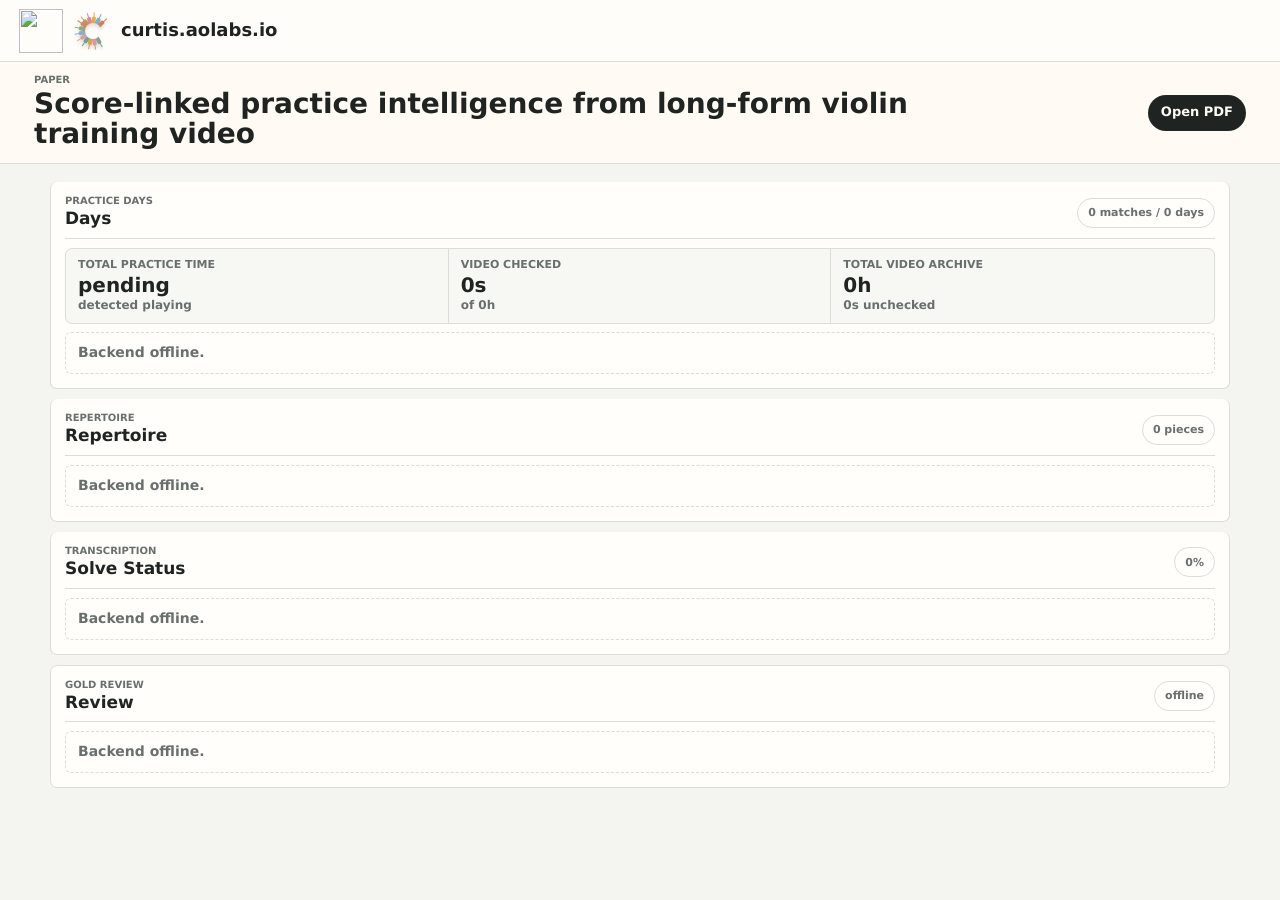
==== commit 47461439: "Clarify Curtis training lane state" ====
--- a/index.html
+++ b/index.html
@@ -14,8 +14,8 @@
   <meta name="twitter:card" content="summary">
   <meta name="twitter:title" content="curtis">
   <meta name="twitter:description" content="Evidence-backed violin practice clips, practice-time tracking, and repertoire records.">
-  <link rel="icon" href="https://aolabs.io/favicon.svg?v=20260516-suite-bloom" type="image/svg+xml">
-  <link rel="stylesheet" href="/styles.css?v=20260522-review-relief">
+  <link rel="icon" href="https://aolabs.io/icons/curtis.svg?v=20260523-tab-icons" type="image/svg+xml">
+  <link rel="stylesheet" href="/styles.css?v=20260523-training-state">
 </head>
 <body>
   <header class="suite-topbar" aria-label="curtis navigation">
@@ -104,6 +104,6 @@
   </main>
 
   <script src="/assets/vendor/abcjs-basic-min.js?v=6.6.3"></script>
-  <script src="/app.js?v=20260522-active-training"></script>
+  <script src="/app.js?v=20260523-training-state"></script>
 </body>
 </html>
--- a/styles.css
+++ b/styles.css
@@ -4624,6 +4624,14 @@
   text-transform: uppercase;
 }
 
+.staff4-audit-next {
+  margin: 0;
+  color: var(--muted);
+  font-size: 12px;
+  font-weight: 680;
+  line-height: 1.35;
+}
+
 .staff4-audit-grid {
   display: grid;
   grid-template-columns: minmax(150px, 220px) minmax(0, 1fr) minmax(0, 1fr);
@@ -4663,6 +4671,27 @@
   min-height: 150px;
 }
 
+.staff4-audit-details {
+  border-top: 1px solid var(--line);
+  padding-top: 7px;
+}
+
+.staff4-audit-details summary {
+  cursor: pointer;
+  color: var(--muted);
+  font-size: 11px;
+  font-weight: 760;
+  line-height: 1.2;
+  text-transform: uppercase;
+}
+
+.staff4-audit-diagnostics {
+  display: grid;
+  grid-template-columns: repeat(2, minmax(0, 1fr));
+  gap: 8px;
+  margin-top: 8px;
+}
+
 .gold-review-panel {
   margin-top: 10px;
 }
@@ -4705,6 +4734,29 @@
   font-size: 16px;
   font-weight: 760;
   line-height: 1.08;
+}
+
+.gold-review-training-state {
+  display: grid;
+  gap: 4px;
+  padding: 10px 12px;
+  border: 1px solid var(--line);
+  border-radius: 7px;
+  background: rgba(255, 253, 248, .78);
+}
+
+.gold-review-training-state strong {
+  color: var(--ink);
+  font-size: 13px;
+  font-weight: 800;
+  line-height: 1.2;
+}
+
+.gold-review-training-state span {
+  color: var(--muted);
+  font-size: 12px;
+  font-weight: 690;
+  line-height: 1.3;
 }
 
 .source-score-strip {
@@ -5098,11 +5150,20 @@
 }
 
 .note-reading-form span {
+  display: flex;
+  justify-content: space-between;
+  gap: 10px;
   color: var(--muted);
   font-size: 10px;
   font-weight: 780;
   line-height: 1.1;
   text-transform: uppercase;
+}
+
+.note-reading-form span em {
+  color: var(--ink);
+  font-style: normal;
+  white-space: nowrap;
 }
 
 .note-reading-form input {
@@ -5146,6 +5207,11 @@
 
 .note-reading-keypad button:hover {
   background: rgba(95, 118, 104, .1);
+}
+
+.note-reading-form > button:disabled {
+  cursor: not-allowed;
+  opacity: .52;
 }
 
 .note-reading-form small {
@@ -5189,6 +5255,10 @@
     grid-template-columns: 1fr;
   }
 
+  .staff4-audit-diagnostics {
+    grid-template-columns: 1fr;
+  }
+
   .evidence-summary article {
     border-right: 0;
     border-bottom: 1px solid var(--line);
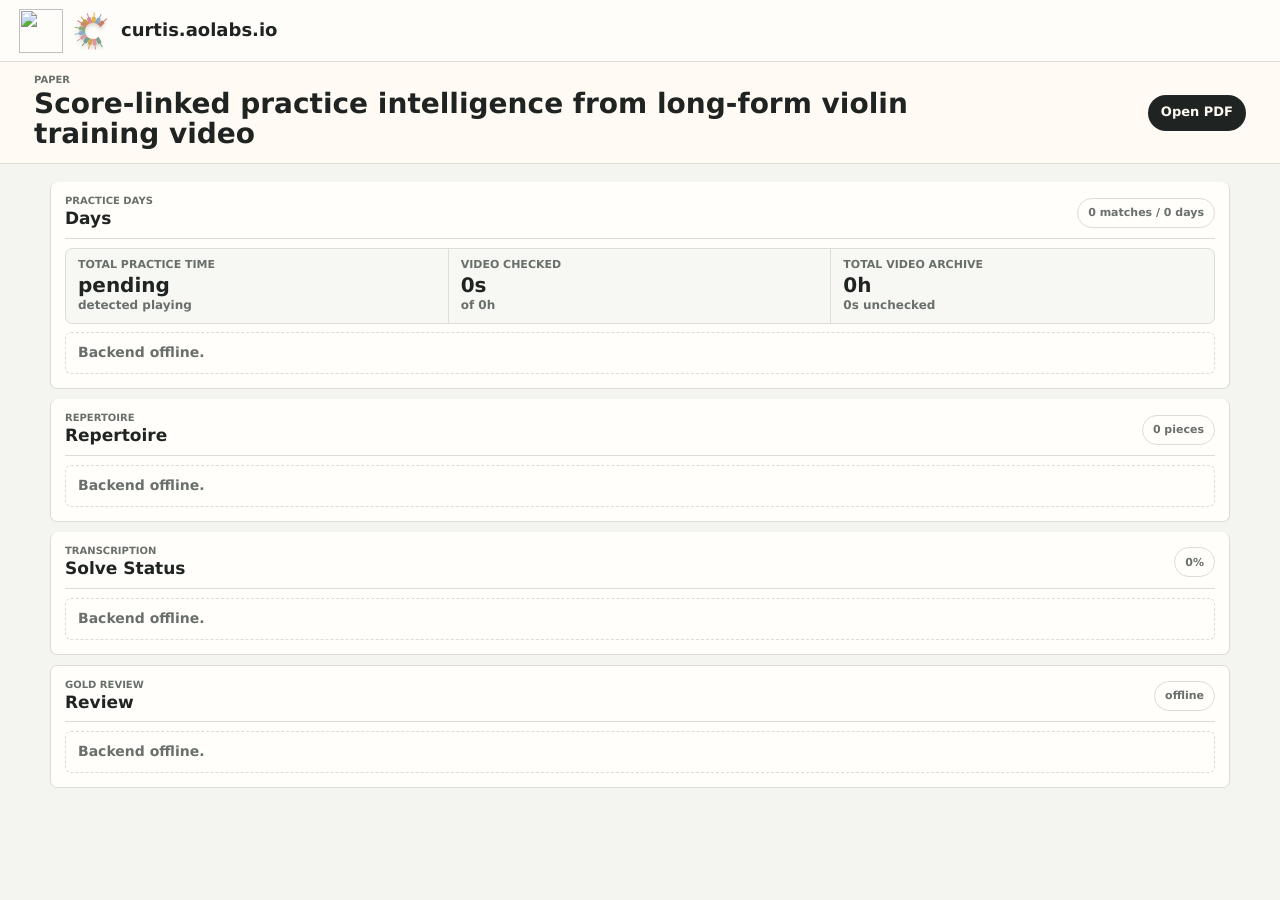
==== commit 6fd13030: "Fix link preview metadata" ====
--- a/index.html
+++ b/index.html
@@ -5,17 +5,25 @@
   <meta name="viewport" content="width=device-width, initial-scale=1" />
   <title>curtis.aolabs.io</title>
   <meta name="description" content="Evidence-backed violin practice clips, practice-time tracking, and repertoire records for Alan Pham.">
-  <link rel="canonical" href="https://curtis.aolabs.io/" />
+  <link rel="canonical" href="https://curtis.aolabs.io/">
   <meta property="og:type" content="website">
   <meta property="og:site_name" content="AO Labs">
-  <meta property="og:title" content="curtis.aolabs.io">
-  <meta property="og:description" content="Evidence-backed violin practice clips, practice-time tracking, and repertoire records.">
+  <meta property="og:title" content="curtis">
+  <meta property="og:description" content="Evidence-backed violin practice clips, timing, and repertoire records.">
   <meta property="og:url" content="https://curtis.aolabs.io/">
-  <meta name="twitter:card" content="summary">
+  <meta property="og:image" content="https://aolabs.io/previews/curtis-20260611.png">
+  <meta property="og:image:secure_url" content="https://aolabs.io/previews/curtis-20260611.png">
+  <meta property="og:image:type" content="image/png">
+  <meta property="og:image:width" content="1200">
+  <meta property="og:image:height" content="630">
+  <meta property="og:image:alt" content="curtis preview card.">
+  <meta name="twitter:card" content="summary_large_image">
   <meta name="twitter:title" content="curtis">
-  <meta name="twitter:description" content="Evidence-backed violin practice clips, practice-time tracking, and repertoire records.">
+  <meta name="twitter:description" content="Evidence-backed violin practice clips, timing, and repertoire records.">
+  <meta name="twitter:image" content="https://aolabs.io/previews/curtis-20260611.png">
+  <meta name="twitter:image:alt" content="curtis preview card.">
   <link rel="icon" href="https://aolabs.io/icons/curtis.svg?v=20260523-tab-icons" type="image/svg+xml">
-  <link rel="stylesheet" href="/styles.css?v=20260523-training-state">
+  <link rel="stylesheet" href="/styles.css?v=20260523-match-attempts">
 </head>
 <body>
   <header class="suite-topbar" aria-label="curtis navigation">
@@ -104,6 +112,6 @@
   </main>
 
   <script src="/assets/vendor/abcjs-basic-min.js?v=6.6.3"></script>
-  <script src="/app.js?v=20260523-training-state"></script>
+  <script src="/app.js?v=20260523-match-attempts"></script>
 </body>
 </html>
--- a/styles.css
+++ b/styles.css
@@ -4759,6 +4759,105 @@
   line-height: 1.3;
 }
 
+.match-attempts {
+  display: grid;
+  gap: 8px;
+  padding: 10px;
+  border: 1px solid var(--line);
+  border-radius: 7px;
+  background: var(--surface);
+}
+
+.match-attempts-head {
+  display: flex;
+  align-items: baseline;
+  justify-content: space-between;
+  gap: 10px;
+}
+
+.match-attempts-head strong {
+  color: var(--ink);
+  font-size: 15px;
+  font-weight: 820;
+  line-height: 1.12;
+}
+
+.match-attempts-head span,
+.match-attempt-primary span,
+.match-attempt-card span {
+  color: var(--muted);
+  font-size: 10px;
+  font-weight: 780;
+  line-height: 1.1;
+  text-transform: uppercase;
+}
+
+.match-attempts-grid {
+  display: grid;
+  grid-template-columns: minmax(180px, .36fr) minmax(0, 1fr);
+  gap: 10px;
+  align-items: stretch;
+}
+
+.match-attempt-source {
+  min-width: 0;
+  overflow: hidden;
+  border: 1px solid var(--line);
+  border-radius: 6px;
+  background: #fff;
+}
+
+.match-attempt-source img {
+  display: block;
+  width: 100%;
+  height: 100%;
+  max-height: 150px;
+  object-fit: cover;
+  object-position: center top;
+}
+
+.match-attempt-primary,
+.match-attempt-card {
+  display: grid;
+  gap: 4px;
+  min-width: 0;
+  padding: 9px 10px;
+  border: 1px solid rgba(31, 41, 39, .1);
+  border-radius: 6px;
+  background: rgba(255, 253, 248, .8);
+}
+
+.match-attempt-primary strong,
+.match-attempt-card strong {
+  color: var(--ink);
+  font-size: 14px;
+  font-weight: 800;
+  line-height: 1.16;
+}
+
+.match-attempt-primary em,
+.match-attempt-card em {
+  color: var(--green);
+  font-size: 12px;
+  font-style: normal;
+  font-weight: 740;
+  line-height: 1.2;
+}
+
+.match-attempt-primary p {
+  margin: 3px 0 0;
+  color: var(--muted);
+  font-size: 12px;
+  font-weight: 650;
+  line-height: 1.35;
+}
+
+.match-attempt-list {
+  display: grid;
+  grid-template-columns: repeat(2, minmax(0, 1fr));
+  gap: 8px;
+}
+
 .source-score-strip {
   display: grid;
   gap: 8px;
@@ -5283,6 +5382,15 @@
   .gold-review-form {
     grid-column: auto;
   }
+
+  .match-attempts-grid,
+  .match-attempt-list {
+    grid-template-columns: 1fr;
+  }
+
+  .match-attempt-source img {
+    max-height: 112px;
+  }
 }
 
 @media (max-width: 620px) {
@@ -5371,6 +5479,17 @@
     max-width: 62%;
     overflow: hidden;
     text-overflow: ellipsis;
+  }
+
+  .match-attempts-head {
+    align-items: flex-start;
+    flex-direction: column;
+    gap: 4px;
+  }
+
+  .match-attempt-primary strong,
+  .match-attempt-card strong {
+    font-size: 13px;
   }
 
   .piece-row {
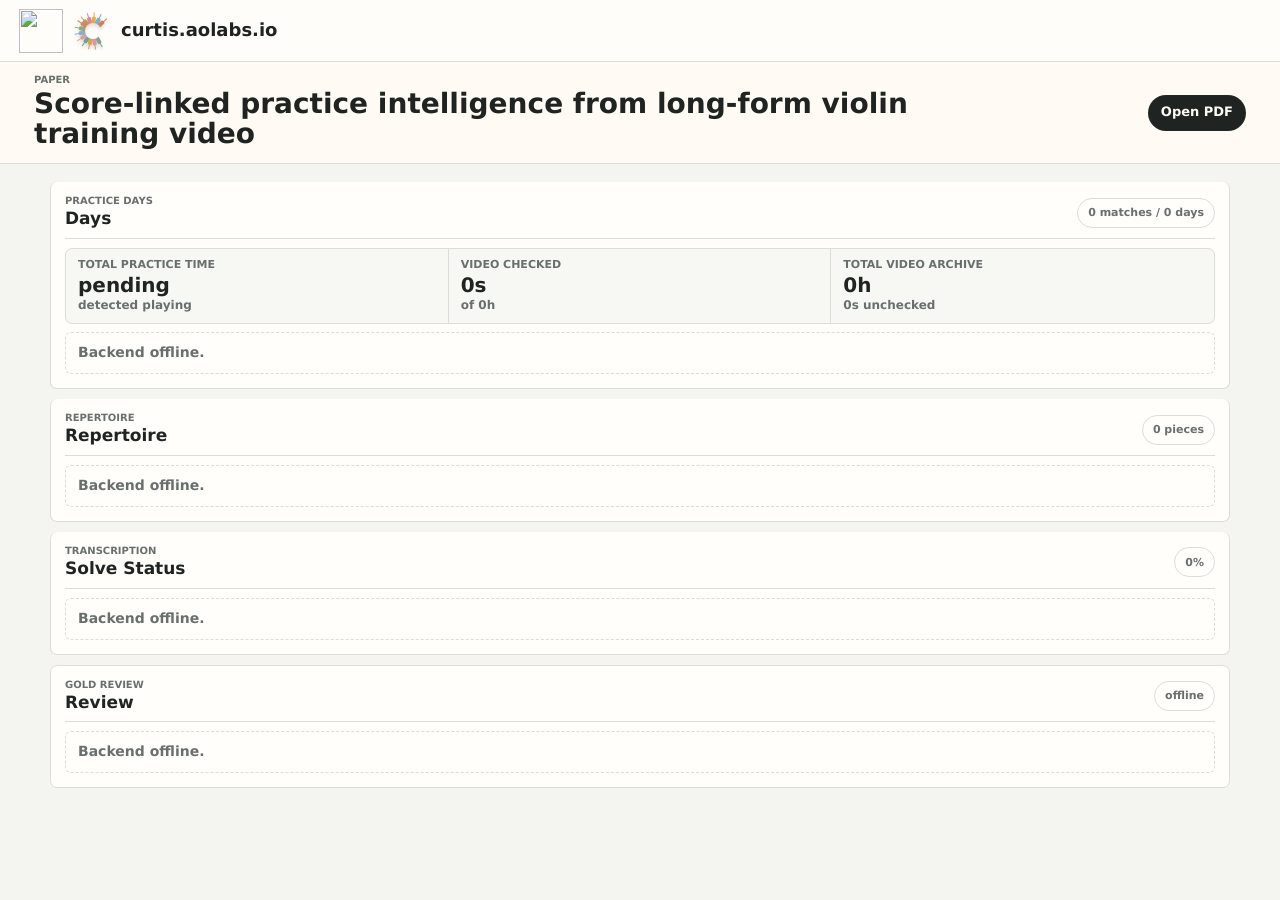
==== commit ce8ce1ed: "Use icon-matched preview cards" ====
--- a/index.html
+++ b/index.html
@@ -11,8 +11,8 @@
   <meta property="og:title" content="curtis">
   <meta property="og:description" content="Evidence-backed violin practice clips, timing, and repertoire records.">
   <meta property="og:url" content="https://curtis.aolabs.io/">
-  <meta property="og:image" content="https://aolabs.io/previews/curtis-20260611.png">
-  <meta property="og:image:secure_url" content="https://aolabs.io/previews/curtis-20260611.png">
+  <meta property="og:image" content="https://aolabs.io/previews/curtis-20260612.png">
+  <meta property="og:image:secure_url" content="https://aolabs.io/previews/curtis-20260612.png">
   <meta property="og:image:type" content="image/png">
   <meta property="og:image:width" content="1200">
   <meta property="og:image:height" content="630">
@@ -20,7 +20,7 @@
   <meta name="twitter:card" content="summary_large_image">
   <meta name="twitter:title" content="curtis">
   <meta name="twitter:description" content="Evidence-backed violin practice clips, timing, and repertoire records.">
-  <meta name="twitter:image" content="https://aolabs.io/previews/curtis-20260611.png">
+  <meta name="twitter:image" content="https://aolabs.io/previews/curtis-20260612.png">
   <meta name="twitter:image:alt" content="curtis preview card.">
   <link rel="icon" href="https://aolabs.io/icons/curtis.svg?v=20260523-tab-icons" type="image/svg+xml">
   <link rel="stylesheet" href="/styles.css?v=20260523-match-attempts">
